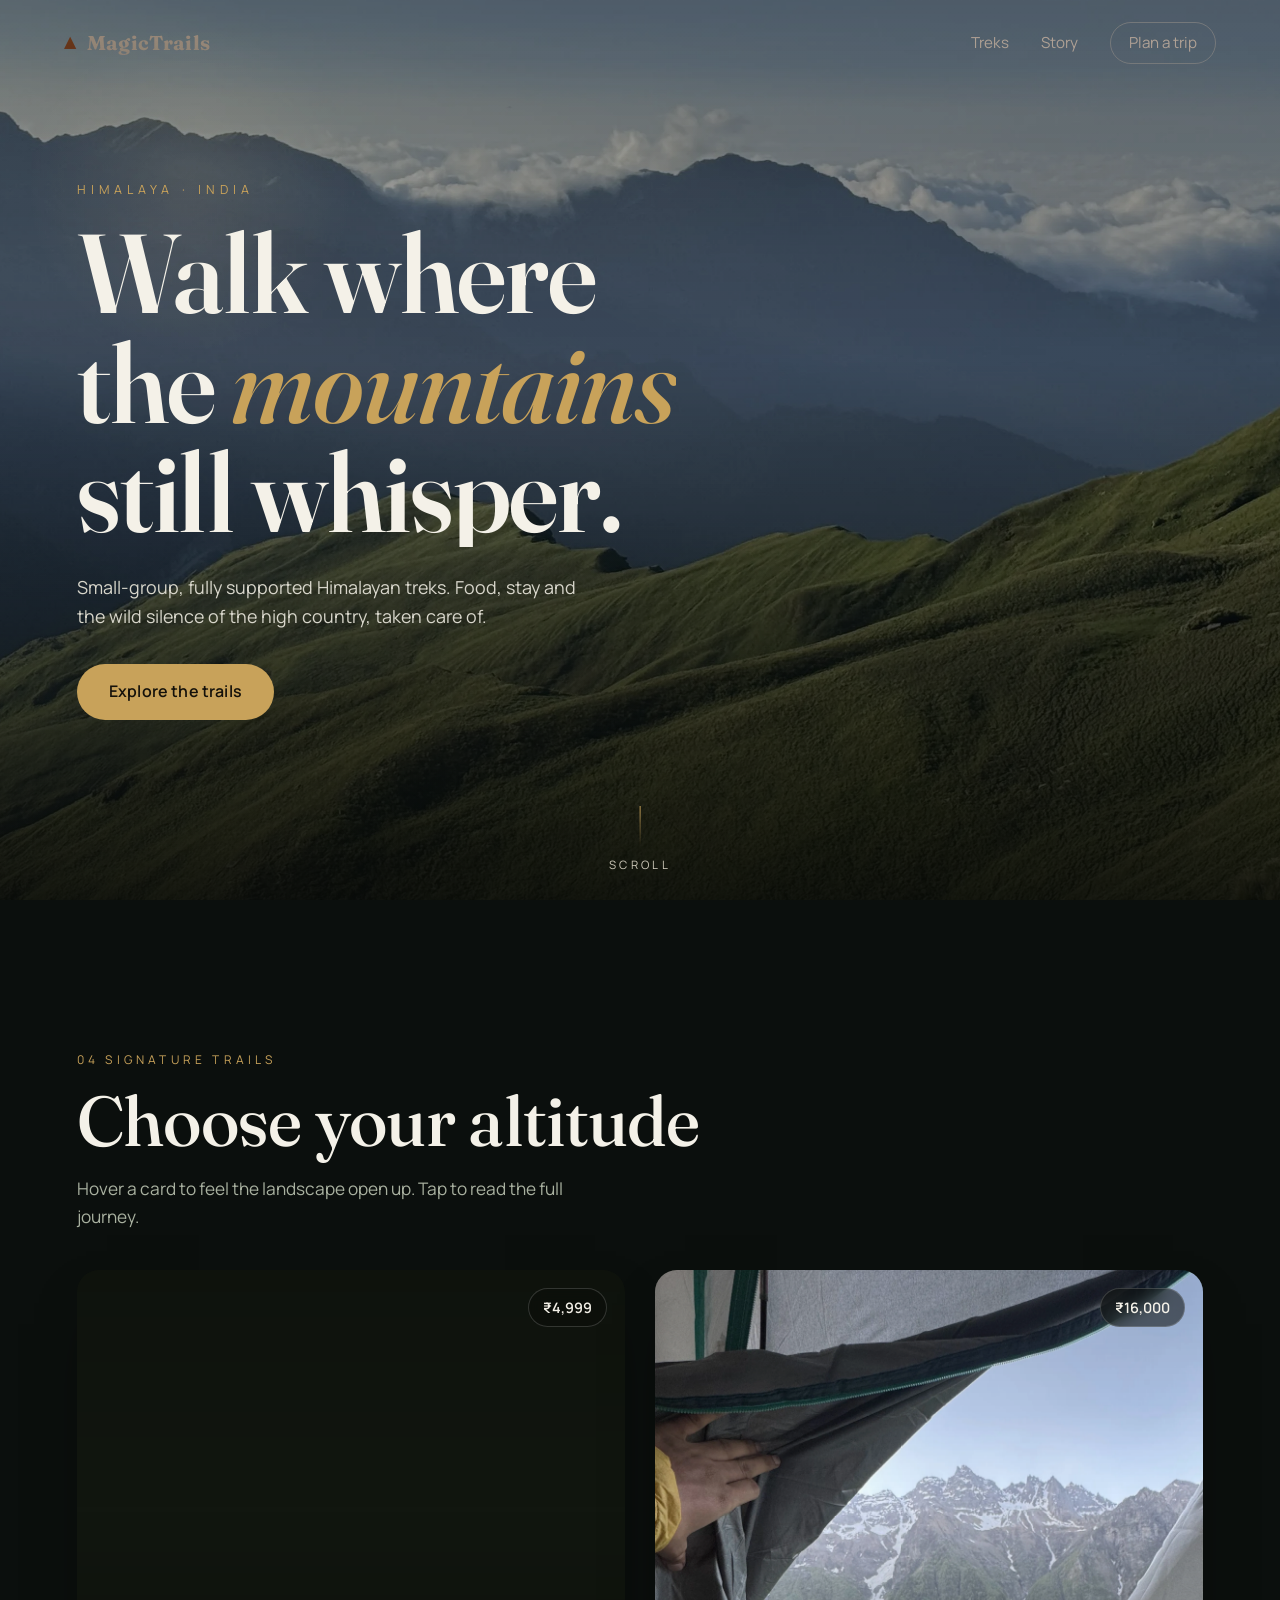
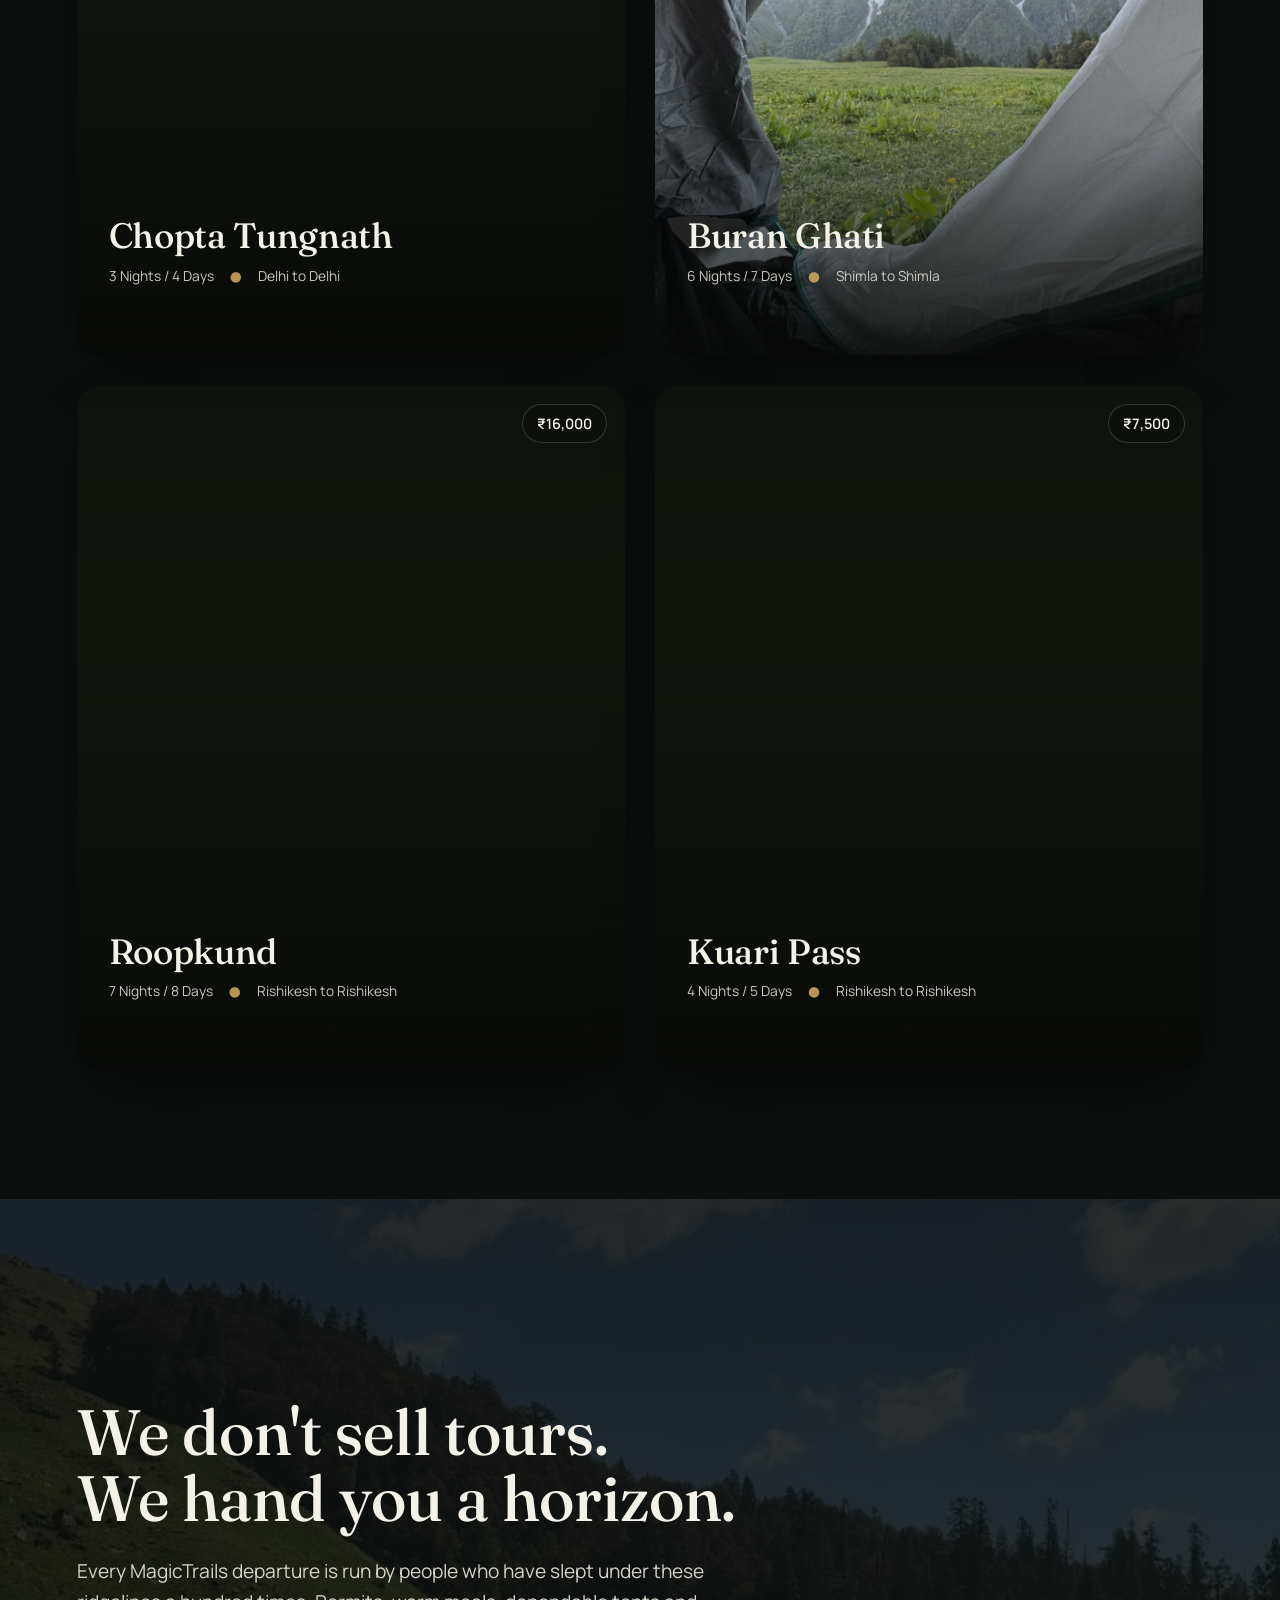
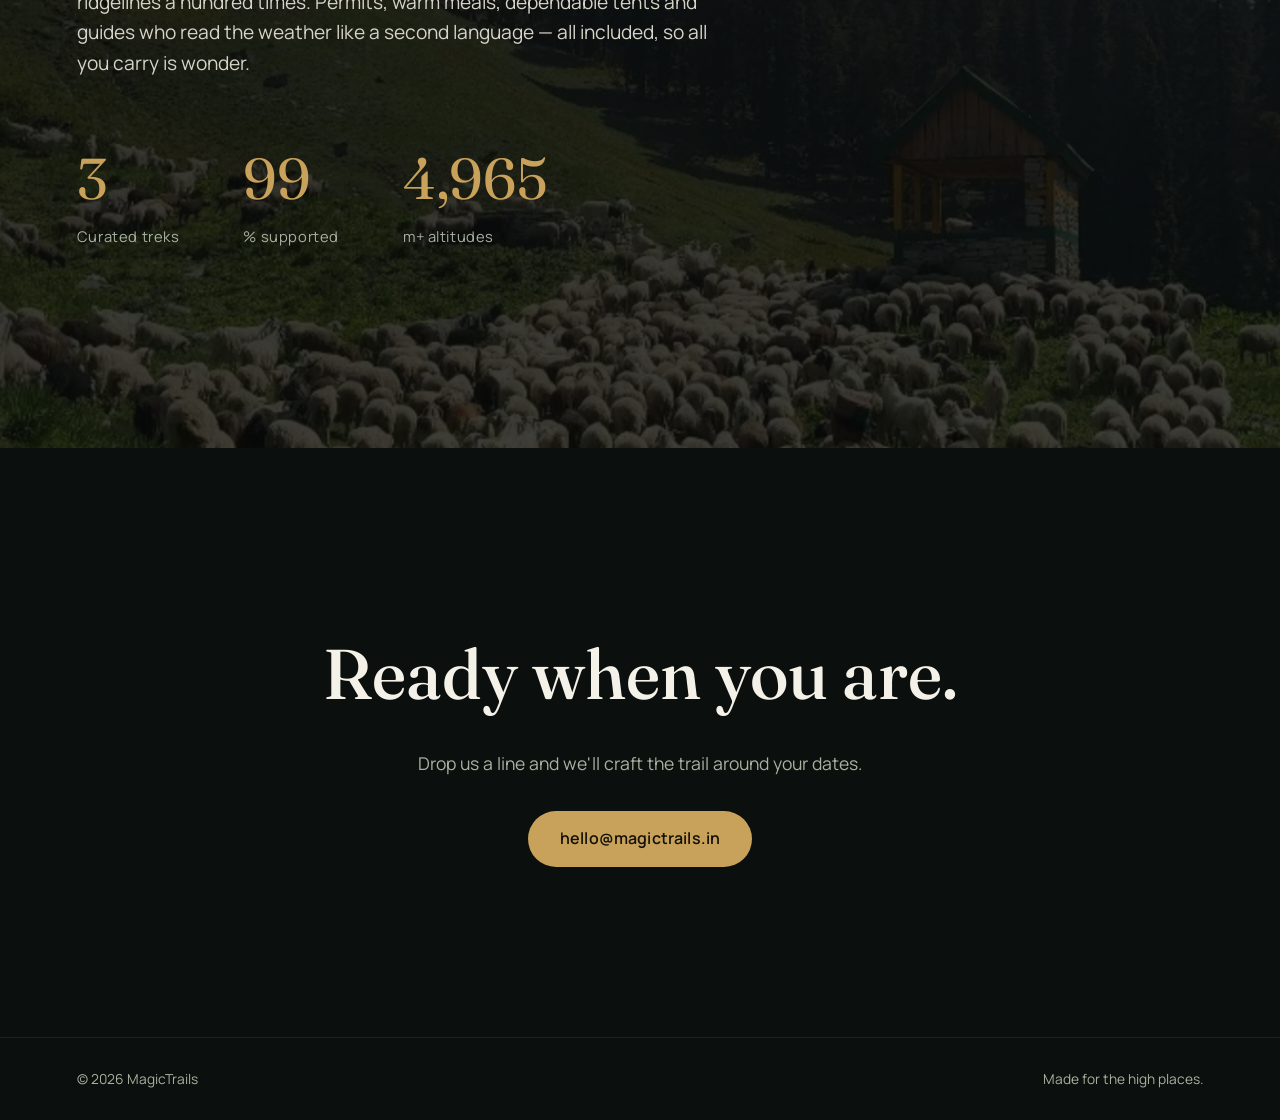
==== index.html @ 7750aed3 "Add MagicTrails travel agency website" ====
<!DOCTYPE html>
<html lang="en">
<head>
  <meta charset="UTF-8" />
  <meta name="viewport" content="width=device-width, initial-scale=1.0" />
  <meta name="description" content="MagicTrails - Curated Himalayan trekking experiences. Chopta Tungnath, Buran Ghati, Roopkund and Kuari Pass." />
  <title>MagicTrails — Himalayan Treks</title>
  <link rel="preconnect" href="https://fonts.googleapis.com" />
  <link rel="preconnect" href="https://fonts.gstatic.com" crossorigin />
  <link href="https://fonts.googleapis.com/css2?family=Fraunces:opsz,wght@9..144,300..900&family=Manrope:wght@300;400;500;600;700&display=swap" rel="stylesheet" />
  <link rel="stylesheet" href="styles.css" />
</head>
<body>
  <div class="cursor-glow" aria-hidden="true"></div>
  <div class="scroll-progress" aria-hidden="true"></div>

  <header class="site-header">
    <a href="index.html" class="brand">
      <span class="brand-mark">▲</span>
      <span class="brand-name">MagicTrails</span>
    </a>
    <nav class="site-nav">
      <a href="#treks">Treks</a>
      <a href="#about">Story</a>
      <a href="#contact" class="nav-cta magnetic">Plan a trip</a>
    </nav>
  </header>

  <!-- HERO -->
  <section class="hero">
    <div class="hero-bg parallax" data-speed="0.25" style="background-image:url('Roopkund%20trek/back.webp')"></div>
    <div class="hero-veil"></div>
    <div class="hero-content">
      <p class="hero-kicker reveal">Himalaya · India</p>
      <h1 class="hero-title kinetic">
        <span class="line"><span>Walk</span> <span>where</span></span>
        <span class="line"><span>the</span> <em>mountains</em></span>
        <span class="line"><span>still</span> <span>whisper.</span></span>
      </h1>
      <p class="hero-sub reveal">Small-group, fully supported Himalayan treks. Food, stay and the wild silence of the high country, taken care of.</p>
      <a href="#treks" class="btn-primary magnetic reveal">Explore the trails</a>
    </div>
    <div class="scroll-hint" aria-hidden="true"><span></span>scroll</div>
  </section>

  <!-- TREKS -->
  <section id="treks" class="treks">
    <div class="section-head">
      <p class="eyebrow reveal">04 Signature trails</p>
      <h2 class="section-title reveal">Choose your altitude</h2>
      <p class="section-lead reveal">Hover a card to feel the landscape open up. Tap to read the full journey.</p>
    </div>

    <div class="trek-grid" id="trek-grid"></div>
  </section>

  <!-- ABOUT / PARALLAX BREAK -->
  <section id="about" class="story">
    <div class="story-bg parallax" data-speed="0.18" style="background-image:url('Buran%20ghati/back.webp')"></div>
    <div class="story-veil"></div>
    <div class="story-content">
      <h2 class="reveal">We don't sell tours.<br/>We hand you a horizon.</h2>
      <p class="reveal">Every MagicTrails departure is run by people who have slept under these ridgelines a hundred times. Permits, warm meals, dependable tents and guides who read the weather like a second language — all included, so all you carry is wonder.</p>
      <div class="story-stats">
        <div class="stat reveal"><span class="num" data-count="4">0</span><span class="lbl">Curated treks</span></div>
        <div class="stat reveal"><span class="num" data-count="100">0</span><span class="lbl">% supported</span></div>
        <div class="stat reveal"><span class="num" data-count="5000">0</span><span class="lbl">m+ altitudes</span></div>
      </div>
    </div>
  </section>

  <!-- CONTACT -->
  <section id="contact" class="contact">
    <h2 class="reveal">Ready when you are.</h2>
    <p class="reveal">Drop us a line and we'll craft the trail around your dates.</p>
    <a href="mailto:hello@magictrails.in" class="btn-primary magnetic reveal">hello@magictrails.in</a>
  </section>

  <footer class="site-footer">
    <span>© 2026 MagicTrails</span>
    <span>Made for the high places.</span>
  </footer>

  <script src="data.js"></script>
  <script src="main.js" defer></script>
</body>
</html>
---- styles.css ----
:root{
  --bg:#0b0f0d;
  --bg-soft:#11160f;
  --ink:#f4f1 e8;
  --ink:#f4f1e8;
  --muted:#a9b1a0;
  --accent:#c8a25a;
  --accent-2:#7fa86b;
  --card-radius:22px;
  --ease:cubic-bezier(.16,1,.3,1);
}
*{box-sizing:border-box;margin:0;padding:0}
html{scroll-behavior:smooth}
body{
  font-family:'Manrope',system-ui,sans-serif;
  background:var(--bg);
  color:var(--ink);
  line-height:1.6;
  overflow-x:hidden;
  -webkit-font-smoothing:antialiased;
}
img{display:block;max-width:100%}
a{color:inherit;text-decoration:none}
h1,h2,h3,em{font-family:'Fraunces',Georgia,serif;font-weight:500}
em{font-style:italic;color:var(--accent)}

/* ---- cursor + progress ---- */
.cursor-glow{position:fixed;top:0;left:0;width:380px;height:380px;border-radius:50%;pointer-events:none;z-index:1;transform:translate(-50%,-50%);background:radial-gradient(circle,rgba(200,162,90,.14),transparent 60%);mix-blend-mode:screen;transition:opacity .4s;will-change:transform}
.scroll-progress{position:fixed;top:0;left:0;height:3px;width:0;background:linear-gradient(90deg,var(--accent),var(--accent-2));z-index:100}
@media(hover:none){.cursor-glow{display:none}}

/* ---- header ---- */
.site-header{position:fixed;inset:0 0 auto 0;display:flex;align-items:center;justify-content:space-between;padding:22px clamp(20px,5vw,64px);z-index:50;mix-blend-mode:difference}
.brand{display:flex;align-items:center;gap:10px;font-weight:700;letter-spacing:.02em}
.brand-mark{color:var(--accent);transform:translateY(-1px)}
.brand-name{font-family:'Fraunces',serif;font-size:1.25rem}
.site-nav{display:flex;align-items:center;gap:clamp(14px,2.5vw,34px);font-size:.95rem}
.site-nav a{position:relative;color:#fff}
.site-nav a:not(.nav-cta)::after{content:'';position:absolute;left:0;bottom:-4px;height:1px;width:0;background:currentColor;transition:width .4s var(--ease)}
.site-nav a:not(.nav-cta):hover::after{width:100%}
.nav-cta{border:1px solid rgba(255,255,255,.4);padding:8px 18px;border-radius:40px;transition:background .4s,color .4s}
.nav-cta:hover{background:#fff;color:#000}

/* ---- hero ---- */
.hero{position:relative;height:100svh;min-height:620px;display:flex;align-items:center;overflow:hidden}
.hero-bg{position:absolute;inset:-12% 0;background-size:cover;background-position:center;will-change:transform;transform:scale(1.08)}
.hero-veil{position:absolute;inset:0;background:linear-gradient(180deg,rgba(8,10,8,.5),rgba(8,10,8,.35) 40%,rgba(8,10,8,.9))}
.hero-content{position:relative;z-index:2;padding:0 clamp(20px,6vw,90px);max-width:1100px}
.hero-kicker{letter-spacing:.4em;text-transform:uppercase;font-size:.78rem;color:var(--accent);margin-bottom:18px}
.hero-title{font-size:clamp(2.7rem,9vw,7rem);line-height:.98;font-weight:600;letter-spacing:-.01em}
.hero-title .line{display:block;overflow:hidden}
.hero-title .line>span,.hero-title .line>em{display:inline-block;transform:translateY(110%);transition:transform 1s var(--ease)}
.hero-title.in .line>span,.hero-title.in .line>em{transform:translateY(0)}
.hero-title .line:nth-child(2)>*{transition-delay:.08s}
.hero-title .line:nth-child(3)>*{transition-delay:.16s}
.hero-sub{max-width:520px;margin:26px 0 34px;color:#d8d6cb;font-size:clamp(1rem,1.4vw,1.18rem)}
.scroll-hint{position:absolute;bottom:26px;left:50%;transform:translateX(-50%);font-size:.72rem;letter-spacing:.3em;text-transform:uppercase;color:#cfcabb;display:flex;flex-direction:column;align-items:center;gap:10px;z-index:2}
.scroll-hint span{width:1px;height:40px;background:linear-gradient(var(--accent),transparent);animation:drip 1.8s var(--ease) infinite}
@keyframes drip{0%{transform:scaleY(0);transform-origin:top}45%{transform:scaleY(1);transform-origin:top}55%{transform:scaleY(1);transform-origin:bottom}100%{transform:scaleY(0);transform-origin:bottom}}

/* ---- buttons ---- */
.btn-primary{display:inline-block;background:var(--accent);color:#14110a;font-weight:600;padding:15px 32px;border-radius:46px;letter-spacing:.01em;transition:transform .5s var(--ease),box-shadow .5s var(--ease),background .4s;will-change:transform}
.btn-primary:hover{background:#e0b66a;box-shadow:0 18px 40px -16px rgba(200,162,90,.7)}
.magnetic{will-change:transform}

/* ---- generic sections ---- */
.section-head{padding:clamp(80px,12vw,150px) clamp(20px,6vw,90px) 40px;max-width:900px}
.eyebrow{letter-spacing:.35em;text-transform:uppercase;font-size:.75rem;color:var(--accent);margin-bottom:16px}
.section-title{font-size:clamp(2.2rem,6vw,4.4rem);line-height:1.02;letter-spacing:-.01em}
.section-lead{margin-top:18px;color:var(--muted);max-width:540px;font-size:1.08rem}

/* ---- trek grid ---- */
.trek-grid{display:grid;grid-template-columns:repeat(2,1fr);gap:clamp(16px,2.4vw,30px);padding:0 clamp(20px,6vw,90px) clamp(80px,10vw,140px)}
@media(max-width:760px){.trek-grid{grid-template-columns:1fr}}
.trek-card{position:relative;display:block;border-radius:var(--card-radius);overflow:hidden;aspect-ratio:4/5;background:var(--bg-soft);transform:translateZ(0);box-shadow:0 24px 60px -30px rgba(0,0,0,.8)}
.trek-card .imgwrap{position:absolute;inset:0}
.trek-card img{position:absolute;inset:0;width:100%;height:100%;object-fit:cover;will-change:transform,opacity}
.trek-card .img-title{z-index:2;opacity:1;transform:scale(1);transition:opacity .8s var(--ease),transform .9s var(--ease)}
.trek-card .img-back{z-index:1;opacity:0;transform:scale(1.12);transition:opacity .9s var(--ease),transform 1.1s var(--ease)}
.trek-card:hover .img-title,.trek-card:focus-visible .img-title{opacity:0;transform:scale(1.18)}
.trek-card:hover .img-back,.trek-card:focus-visible .img-back{opacity:1;transform:scale(1)}
.trek-card .grad{position:absolute;inset:0;z-index:3;background:linear-gradient(180deg,rgba(0,0,0,.15),transparent 35%,rgba(0,0,0,.15) 55%,rgba(8,10,8,.92));transition:background .6s}
.trek-card .meta{position:absolute;left:0;right:0;bottom:0;z-index:4;padding:clamp(20px,3vw,32px)}
.trek-card .name{font-family:'Fraunces',serif;font-size:clamp(1.5rem,3vw,2.2rem);line-height:1.04;letter-spacing:-.01em}
.trek-card .sub{display:flex;flex-wrap:wrap;gap:8px 16px;margin-top:10px;font-size:.86rem;color:#dcd9cd;opacity:.92}
.trek-card .sub .dot{color:var(--accent)}
.trek-card .price{position:absolute;top:18px;right:18px;z-index:4;background:rgba(12,14,10,.55);backdrop-filter:blur(8px);border:1px solid rgba(255,255,255,.16);padding:7px 14px;border-radius:30px;font-weight:600;font-size:.9rem}
.trek-card .open-hint{margin-top:14px;display:inline-flex;align-items:center;gap:8px;font-size:.8rem;letter-spacing:.18em;text-transform:uppercase;color:var(--accent);opacity:0;transform:translateY(8px);transition:opacity .5s var(--ease),transform .5s var(--ease)}
.trek-card:hover .open-hint,.trek-card:focus-visible .open-hint{opacity:1;transform:translateY(0)}

/* ---- story parallax ---- */
.story{position:relative;padding:clamp(110px,16vw,200px) clamp(20px,6vw,90px);overflow:hidden}
.story-bg{position:absolute;inset:-15% 0;background-size:cover;background-position:center;will-change:transform}
.story-veil{position:absolute;inset:0;background:linear-gradient(180deg,rgba(8,10,8,.86),rgba(8,10,8,.78))}
.story-content{position:relative;z-index:2;max-width:820px}
.story-content h2{font-size:clamp(2rem,5.5vw,4rem);line-height:1.04}
.story-content p{margin-top:24px;color:#d6d3c8;font-size:clamp(1rem,1.5vw,1.2rem);max-width:640px}
.story-stats{display:flex;flex-wrap:wrap;gap:clamp(24px,5vw,64px);margin-top:54px}
.stat{display:flex;flex-direction:column}
.stat .num{font-family:'Fraunces',serif;font-size:clamp(2.4rem,5vw,3.6rem);color:var(--accent)}
.stat .lbl{color:var(--muted);font-size:.92rem;letter-spacing:.04em}

/* ---- contact ---- */
.contact{text-align:center;padding:clamp(90px,14vw,170px) clamp(20px,6vw,90px)}
.contact h2{font-size:clamp(2.2rem,6vw,4.4rem)}
.contact p{color:var(--muted);margin:18px 0 34px;font-size:1.1rem}

.site-footer{display:flex;justify-content:space-between;flex-wrap:wrap;gap:12px;padding:30px clamp(20px,6vw,90px);border-top:1px solid rgba(255,255,255,.08);color:var(--muted);font-size:.86rem}

/* ---- reveal ---- */
.reveal{opacity:0;transform:translateY(28px);transition:opacity .9s var(--ease),transform .9s var(--ease)}
.reveal.in{opacity:1;transform:none}

@media(prefers-reduced-motion:reduce){*{animation:none!important;transition:none!important}.reveal{opacity:1;transform:none}.hero-title .line>*{transform:none}}
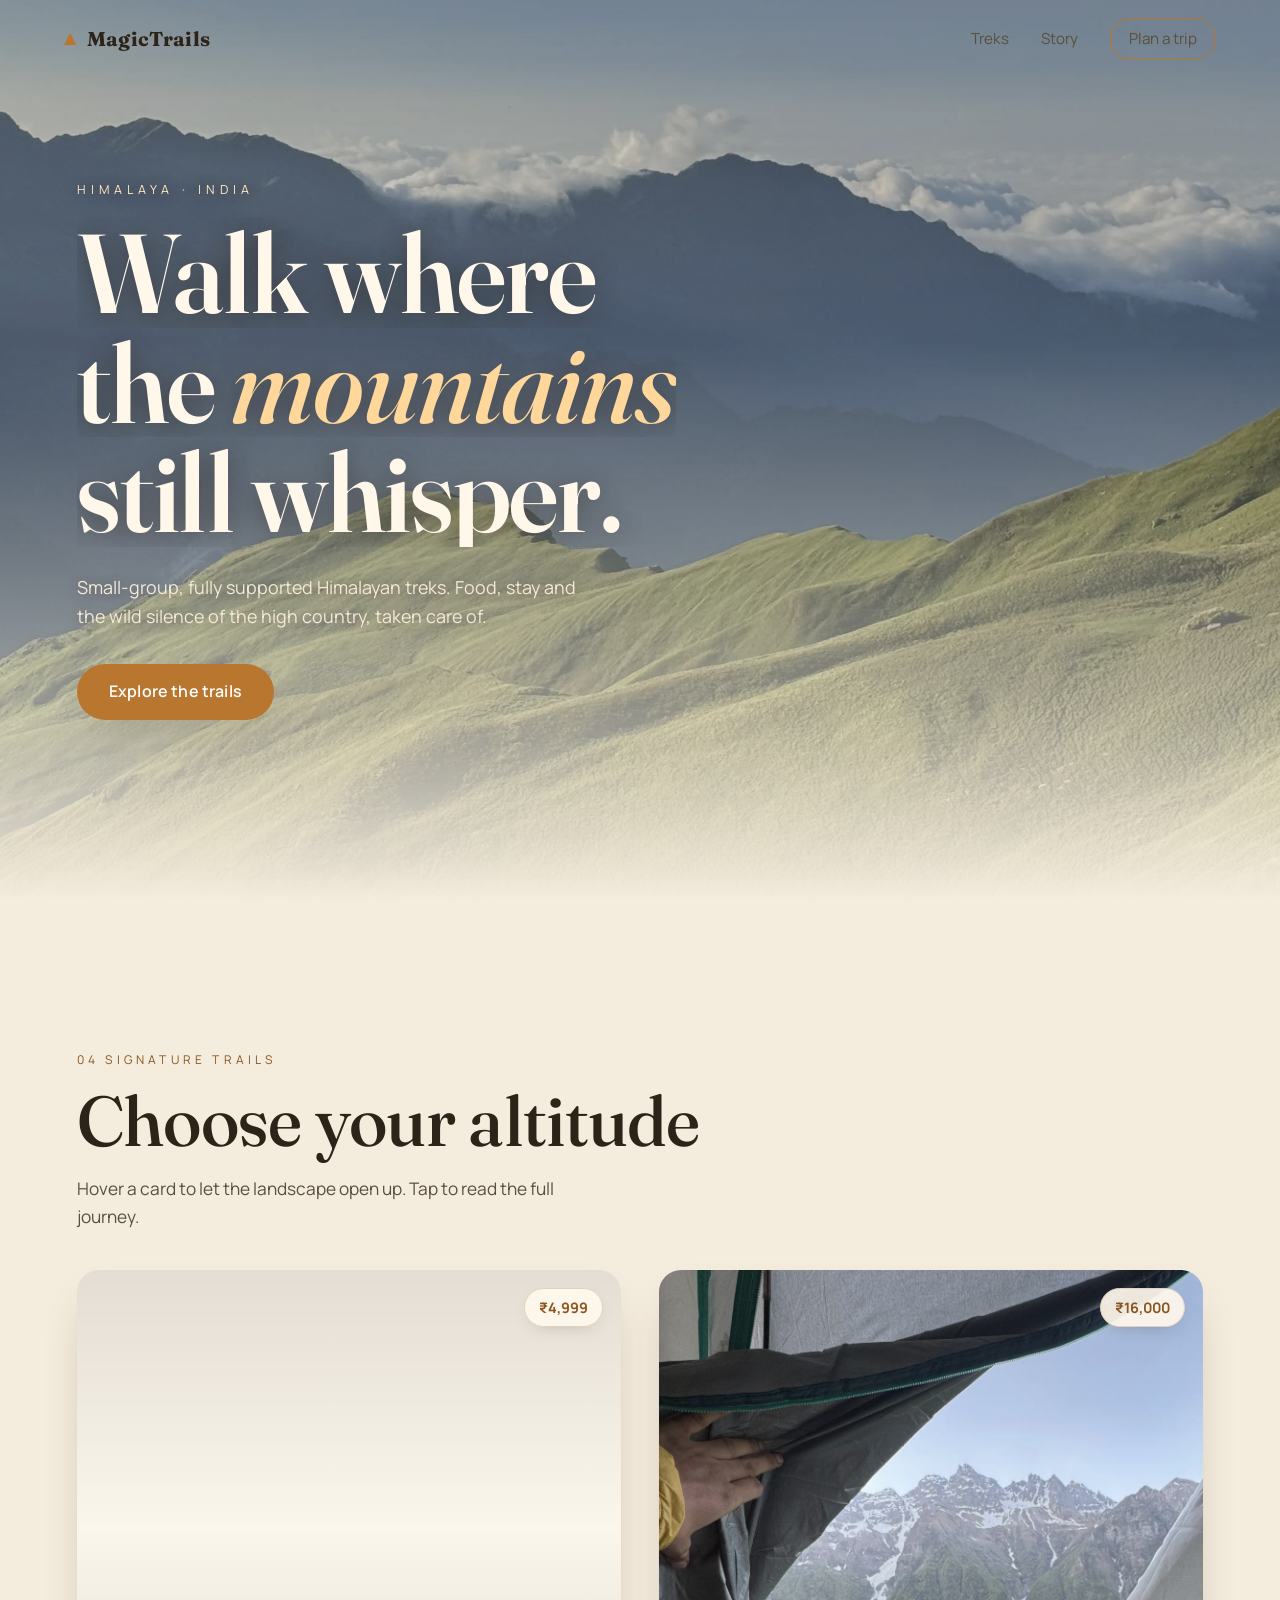
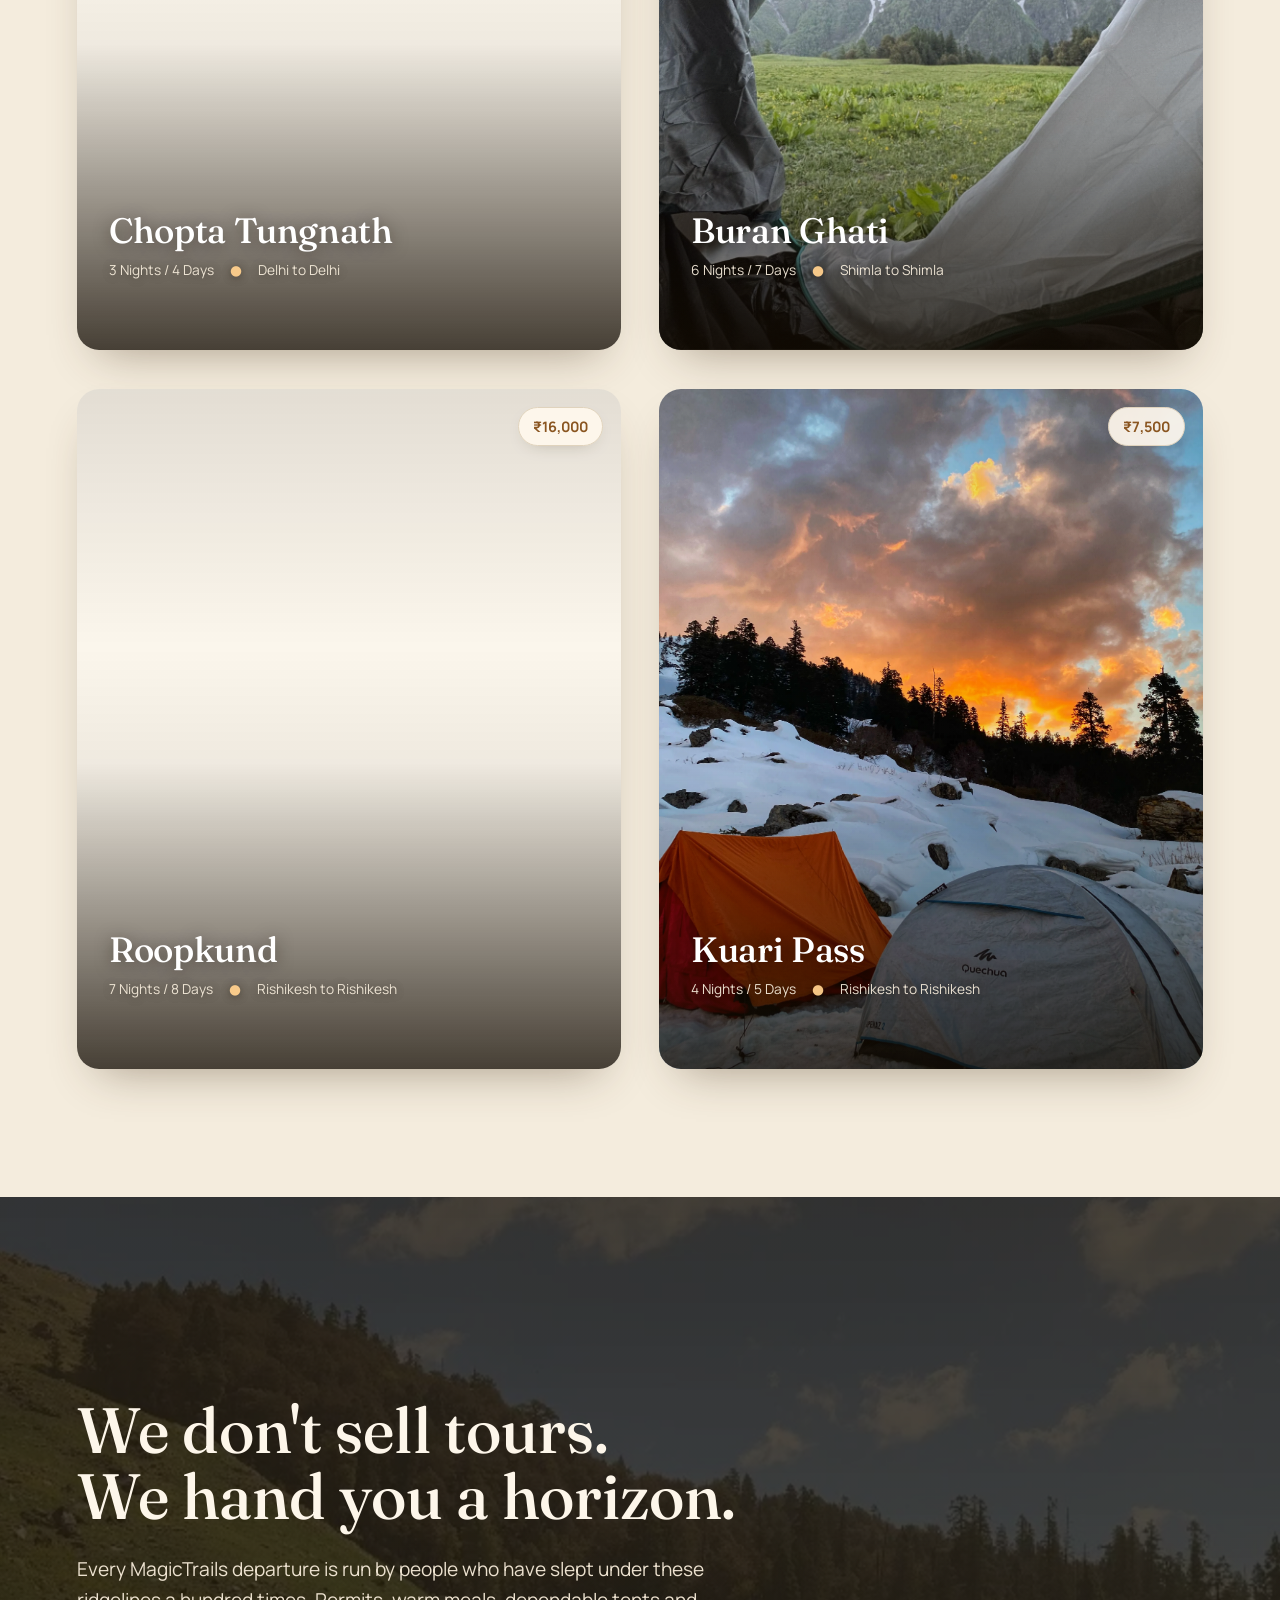
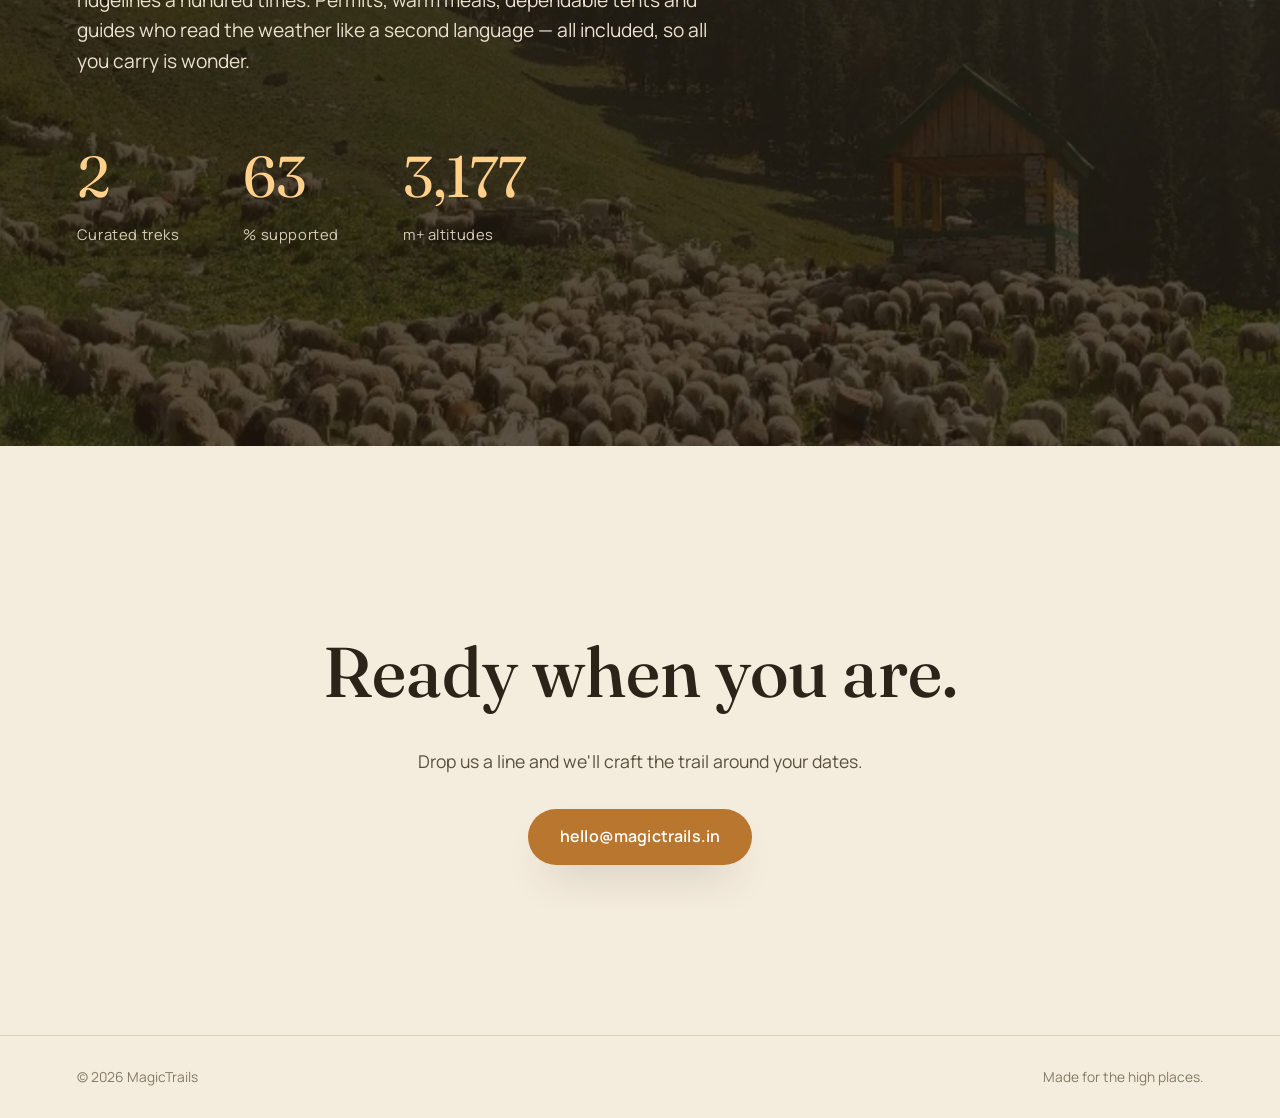
==== commit ca9ba095: "Beige theme, remove cursor glow & scroll hint, expand-on-hover trek cards" ====
--- a/index.html
+++ b/index.html
@@ -11,7 +11,6 @@
   <link rel="stylesheet" href="styles.css" />
 </head>
 <body>
-  <div class="cursor-glow" aria-hidden="true"></div>
   <div class="scroll-progress" aria-hidden="true"></div>
 
   <header class="site-header">
@@ -40,7 +39,6 @@
       <p class="hero-sub reveal">Small-group, fully supported Himalayan treks. Food, stay and the wild silence of the high country, taken care of.</p>
       <a href="#treks" class="btn-primary magnetic reveal">Explore the trails</a>
     </div>
-    <div class="scroll-hint" aria-hidden="true"><span></span>scroll</div>
   </section>
 
   <!-- TREKS -->
@@ -48,7 +46,7 @@
     <div class="section-head">
       <p class="eyebrow reveal">04 Signature trails</p>
       <h2 class="section-title reveal">Choose your altitude</h2>
-      <p class="section-lead reveal">Hover a card to feel the landscape open up. Tap to read the full journey.</p>
+      <p class="section-lead reveal">Hover a card to let the landscape open up. Tap to read the full journey.</p>
     </div>
 
     <div class="trek-grid" id="trek-grid"></div>
--- a/styles.css
+++ b/styles.css
@@ -1,13 +1,20 @@
 :root{
-  --bg:#0b0f0d;
-  --bg-soft:#11160f;
-  --ink:#f4f1 e8;
-  --ink:#f4f1e8;
-  --muted:#a9b1a0;
-  --accent:#c8a25a;
-  --accent-2:#7fa86b;
+  /* Beige / warm earth theme */
+  --bg:#f4ecdd;            /* page beige */
+  --bg-2:#efe4d1;          /* slightly deeper beige */
+  --surface:#fbf6ec;       /* raised card / panel */
+  --ink:#2c2419;           /* primary warm-brown text */
+  --ink-soft:#5a4f3e;      /* secondary text */
+  --muted:#857a66;         /* muted captions */
+  --line:#e0d3bd;          /* hairline borders */
+  --accent:#b9762f;        /* terracotta accent */
+  --accent-deep:#8a5520;   /* darker accent for text */
+  --forest:#4f6044;        /* deep green for depth */
   --card-radius:22px;
   --ease:cubic-bezier(.16,1,.3,1);
+  --shadow-sm:0 6px 18px -10px rgba(70,52,28,.35);
+  --shadow-md:0 22px 44px -22px rgba(70,52,28,.45);
+  --shadow-lg:0 40px 80px -34px rgba(70,52,28,.55);
 }
 *{box-sizing:border-box;margin:0;padding:0}
 html{scroll-behavior:smooth}
@@ -18,94 +25,105 @@
   line-height:1.6;
   overflow-x:hidden;
   -webkit-font-smoothing:antialiased;
+  /* subtle warm depth gradient on the page */
+  background-image:radial-gradient(120% 80% at 50% -10%, #fbf4e7 0%, var(--bg) 45%, var(--bg-2) 100%);
+  background-attachment:fixed;
 }
 img{display:block;max-width:100%}
 a{color:inherit;text-decoration:none}
 h1,h2,h3,em{font-family:'Fraunces',Georgia,serif;font-weight:500}
-em{font-style:italic;color:var(--accent)}
+em{font-style:italic;color:var(--accent-deep)}
 
-/* ---- cursor + progress ---- */
-.cursor-glow{position:fixed;top:0;left:0;width:380px;height:380px;border-radius:50%;pointer-events:none;z-index:1;transform:translate(-50%,-50%);background:radial-gradient(circle,rgba(200,162,90,.14),transparent 60%);mix-blend-mode:screen;transition:opacity .4s;will-change:transform}
-.scroll-progress{position:fixed;top:0;left:0;height:3px;width:0;background:linear-gradient(90deg,var(--accent),var(--accent-2));z-index:100}
-@media(hover:none){.cursor-glow{display:none}}
+/* ---- scroll progress ---- */
+.scroll-progress{position:fixed;top:0;left:0;height:3px;width:0;background:linear-gradient(90deg,var(--accent),var(--forest));z-index:100}
 
 /* ---- header ---- */
-.site-header{position:fixed;inset:0 0 auto 0;display:flex;align-items:center;justify-content:space-between;padding:22px clamp(20px,5vw,64px);z-index:50;mix-blend-mode:difference}
-.brand{display:flex;align-items:center;gap:10px;font-weight:700;letter-spacing:.02em}
+.site-header{position:fixed;inset:0 0 auto 0;display:flex;align-items:center;justify-content:space-between;padding:18px clamp(20px,5vw,64px);z-index:50;transition:background .4s var(--ease),box-shadow .4s var(--ease),padding .4s var(--ease)}
+.site-header.scrolled{background:rgba(251,246,236,.82);backdrop-filter:blur(12px);box-shadow:var(--shadow-sm);padding:12px clamp(20px,5vw,64px)}
+.brand{display:flex;align-items:center;gap:10px;font-weight:700;letter-spacing:.02em;color:var(--ink)}
 .brand-mark{color:var(--accent);transform:translateY(-1px)}
 .brand-name{font-family:'Fraunces',serif;font-size:1.25rem}
 .site-nav{display:flex;align-items:center;gap:clamp(14px,2.5vw,34px);font-size:.95rem}
-.site-nav a{position:relative;color:#fff}
-.site-nav a:not(.nav-cta)::after{content:'';position:absolute;left:0;bottom:-4px;height:1px;width:0;background:currentColor;transition:width .4s var(--ease)}
+.site-nav a{position:relative;color:var(--ink-soft)}
+.site-nav a:not(.nav-cta):hover{color:var(--ink)}
+.site-nav a:not(.nav-cta)::after{content:'';position:absolute;left:0;bottom:-4px;height:1px;width:0;background:var(--accent);transition:width .4s var(--ease)}
 .site-nav a:not(.nav-cta):hover::after{width:100%}
-.nav-cta{border:1px solid rgba(255,255,255,.4);padding:8px 18px;border-radius:40px;transition:background .4s,color .4s}
-.nav-cta:hover{background:#fff;color:#000}
+.nav-cta{border:1px solid var(--accent);color:var(--accent-deep);padding:8px 18px;border-radius:40px;transition:background .4s,color .4s}
+.nav-cta:hover{background:var(--accent);color:#fff}
 
 /* ---- hero ---- */
 .hero{position:relative;height:100svh;min-height:620px;display:flex;align-items:center;overflow:hidden}
 .hero-bg{position:absolute;inset:-12% 0;background-size:cover;background-position:center;will-change:transform;transform:scale(1.08)}
-.hero-veil{position:absolute;inset:0;background:linear-gradient(180deg,rgba(8,10,8,.5),rgba(8,10,8,.35) 40%,rgba(8,10,8,.9))}
+/* warm beige veil so text reads + ties into theme */
+.hero-veil{position:absolute;inset:0;background:linear-gradient(180deg,rgba(40,30,16,.30),rgba(40,30,16,.20) 38%,rgba(244,236,221,.55) 78%,var(--bg) 100%)}
 .hero-content{position:relative;z-index:2;padding:0 clamp(20px,6vw,90px);max-width:1100px}
-.hero-kicker{letter-spacing:.4em;text-transform:uppercase;font-size:.78rem;color:var(--accent);margin-bottom:18px}
-.hero-title{font-size:clamp(2.7rem,9vw,7rem);line-height:.98;font-weight:600;letter-spacing:-.01em}
+.hero-kicker{letter-spacing:.4em;text-transform:uppercase;font-size:.78rem;color:#ffe7c4;margin-bottom:18px;text-shadow:0 1px 12px rgba(40,28,12,.5)}
+.hero-title{font-size:clamp(2.7rem,9vw,7rem);line-height:.98;font-weight:600;letter-spacing:-.01em;color:#fff7ea;text-shadow:0 4px 26px rgba(35,24,10,.45)}
+.hero-title em{color:#ffd79a}
 .hero-title .line{display:block;overflow:hidden}
 .hero-title .line>span,.hero-title .line>em{display:inline-block;transform:translateY(110%);transition:transform 1s var(--ease)}
 .hero-title.in .line>span,.hero-title.in .line>em{transform:translateY(0)}
 .hero-title .line:nth-child(2)>*{transition-delay:.08s}
 .hero-title .line:nth-child(3)>*{transition-delay:.16s}
-.hero-sub{max-width:520px;margin:26px 0 34px;color:#d8d6cb;font-size:clamp(1rem,1.4vw,1.18rem)}
-.scroll-hint{position:absolute;bottom:26px;left:50%;transform:translateX(-50%);font-size:.72rem;letter-spacing:.3em;text-transform:uppercase;color:#cfcabb;display:flex;flex-direction:column;align-items:center;gap:10px;z-index:2}
-.scroll-hint span{width:1px;height:40px;background:linear-gradient(var(--accent),transparent);animation:drip 1.8s var(--ease) infinite}
-@keyframes drip{0%{transform:scaleY(0);transform-origin:top}45%{transform:scaleY(1);transform-origin:top}55%{transform:scaleY(1);transform-origin:bottom}100%{transform:scaleY(0);transform-origin:bottom}}
+.hero-sub{max-width:520px;margin:26px 0 34px;color:#f4ead7;font-size:clamp(1rem,1.4vw,1.18rem);text-shadow:0 2px 14px rgba(35,24,10,.4)}
 
 /* ---- buttons ---- */
-.btn-primary{display:inline-block;background:var(--accent);color:#14110a;font-weight:600;padding:15px 32px;border-radius:46px;letter-spacing:.01em;transition:transform .5s var(--ease),box-shadow .5s var(--ease),background .4s;will-change:transform}
-.btn-primary:hover{background:#e0b66a;box-shadow:0 18px 40px -16px rgba(200,162,90,.7)}
+.btn-primary{display:inline-block;background:var(--accent);color:#fff;font-weight:600;padding:15px 32px;border-radius:46px;letter-spacing:.01em;box-shadow:var(--shadow-md);transition:transform .5s var(--ease),box-shadow .5s var(--ease),background .4s;will-change:transform}
+.btn-primary:hover{background:var(--accent-deep);box-shadow:0 24px 50px -18px rgba(138,85,32,.6)}
 .magnetic{will-change:transform}
 
 /* ---- generic sections ---- */
 .section-head{padding:clamp(80px,12vw,150px) clamp(20px,6vw,90px) 40px;max-width:900px}
-.eyebrow{letter-spacing:.35em;text-transform:uppercase;font-size:.75rem;color:var(--accent);margin-bottom:16px}
-.section-title{font-size:clamp(2.2rem,6vw,4.4rem);line-height:1.02;letter-spacing:-.01em}
-.section-lead{margin-top:18px;color:var(--muted);max-width:540px;font-size:1.08rem}
+.eyebrow{letter-spacing:.35em;text-transform:uppercase;font-size:.75rem;color:var(--accent-deep);margin-bottom:16px}
+.section-title{font-size:clamp(2.2rem,6vw,4.4rem);line-height:1.02;letter-spacing:-.01em;color:var(--ink)}
+.section-lead{margin-top:18px;color:var(--ink-soft);max-width:540px;font-size:1.08rem}
 
 /* ---- trek grid ---- */
-.trek-grid{display:grid;grid-template-columns:repeat(2,1fr);gap:clamp(16px,2.4vw,30px);padding:0 clamp(20px,6vw,90px) clamp(80px,10vw,140px)}
+.trek-grid{display:grid;grid-template-columns:repeat(2,1fr);gap:clamp(20px,3vw,40px);padding:0 clamp(20px,6vw,90px) clamp(80px,10vw,140px);align-items:start}
 @media(max-width:760px){.trek-grid{grid-template-columns:1fr}}
-.trek-card{position:relative;display:block;border-radius:var(--card-radius);overflow:hidden;aspect-ratio:4/5;background:var(--bg-soft);transform:translateZ(0);box-shadow:0 24px 60px -30px rgba(0,0,0,.8)}
+
+/* Card: portrait by default, expands to a wider landscape frame on hover */
+.trek-card{position:relative;display:block;border-radius:var(--card-radius);overflow:hidden;aspect-ratio:4/5;background:var(--surface);box-shadow:var(--shadow-md);transform:translateZ(0);
+  transition:aspect-ratio .9s var(--ease),box-shadow .6s var(--ease),transform .6s var(--ease);will-change:aspect-ratio,transform}
+.trek-card:hover,.trek-card:focus-visible{aspect-ratio:16/10;box-shadow:var(--shadow-lg);transform:translateY(-4px)}
+@media(max-width:760px){.trek-card:hover,.trek-card:focus-visible{aspect-ratio:16/11}}
+
 .trek-card .imgwrap{position:absolute;inset:0}
-.trek-card img{position:absolute;inset:0;width:100%;height:100%;object-fit:cover;will-change:transform,opacity}
-.trek-card .img-title{z-index:2;opacity:1;transform:scale(1);transition:opacity .8s var(--ease),transform .9s var(--ease)}
-.trek-card .img-back{z-index:1;opacity:0;transform:scale(1.12);transition:opacity .9s var(--ease),transform 1.1s var(--ease)}
-.trek-card:hover .img-title,.trek-card:focus-visible .img-title{opacity:0;transform:scale(1.18)}
+.trek-card img{position:absolute;inset:0;width:100%;height:100%;will-change:transform,opacity}
+/* title: portrait image, fills the tall frame */
+.trek-card .img-title{z-index:2;object-fit:cover;opacity:1;transform:scale(1);transition:opacity .8s var(--ease),transform .9s var(--ease)}
+/* back: landscape image, set to CONTAIN so the whole frame fits inside the expanded card */
+.trek-card .img-back{z-index:1;object-fit:cover;opacity:0;transform:scale(1.06);transition:opacity .9s var(--ease),transform 1.1s var(--ease)}
+.trek-card:hover .img-title,.trek-card:focus-visible .img-title{opacity:0;transform:scale(1.12)}
 .trek-card:hover .img-back,.trek-card:focus-visible .img-back{opacity:1;transform:scale(1)}
-.trek-card .grad{position:absolute;inset:0;z-index:3;background:linear-gradient(180deg,rgba(0,0,0,.15),transparent 35%,rgba(0,0,0,.15) 55%,rgba(8,10,8,.92));transition:background .6s}
+
+.trek-card .grad{position:absolute;inset:0;z-index:3;background:linear-gradient(180deg,rgba(20,12,2,.10),transparent 38%,rgba(20,12,2,.05) 55%,rgba(20,12,2,.78));transition:background .6s}
 .trek-card .meta{position:absolute;left:0;right:0;bottom:0;z-index:4;padding:clamp(20px,3vw,32px)}
-.trek-card .name{font-family:'Fraunces',serif;font-size:clamp(1.5rem,3vw,2.2rem);line-height:1.04;letter-spacing:-.01em}
-.trek-card .sub{display:flex;flex-wrap:wrap;gap:8px 16px;margin-top:10px;font-size:.86rem;color:#dcd9cd;opacity:.92}
-.trek-card .sub .dot{color:var(--accent)}
-.trek-card .price{position:absolute;top:18px;right:18px;z-index:4;background:rgba(12,14,10,.55);backdrop-filter:blur(8px);border:1px solid rgba(255,255,255,.16);padding:7px 14px;border-radius:30px;font-weight:600;font-size:.9rem}
-.trek-card .open-hint{margin-top:14px;display:inline-flex;align-items:center;gap:8px;font-size:.8rem;letter-spacing:.18em;text-transform:uppercase;color:var(--accent);opacity:0;transform:translateY(8px);transition:opacity .5s var(--ease),transform .5s var(--ease)}
+.trek-card .name{font-family:'Fraunces',serif;color:#fff;font-size:clamp(1.5rem,3vw,2.2rem);line-height:1.04;letter-spacing:-.01em;text-shadow:0 2px 16px rgba(20,12,2,.5)}
+.trek-card .sub{display:flex;flex-wrap:wrap;gap:8px 16px;margin-top:10px;font-size:.86rem;color:#f3e9d8;opacity:.95;text-shadow:0 1px 10px rgba(20,12,2,.5)}
+.trek-card .sub .dot{color:#ffcf8c}
+.trek-card .price{position:absolute;top:18px;right:18px;z-index:4;background:rgba(255,248,237,.92);color:var(--accent-deep);border:1px solid var(--line);box-shadow:var(--shadow-sm);padding:7px 14px;border-radius:30px;font-weight:700;font-size:.9rem}
+.trek-card .open-hint{margin-top:14px;display:inline-flex;align-items:center;gap:8px;font-size:.8rem;letter-spacing:.18em;text-transform:uppercase;color:#ffd79a;opacity:0;transform:translateY(8px);transition:opacity .5s var(--ease),transform .5s var(--ease)}
 .trek-card:hover .open-hint,.trek-card:focus-visible .open-hint{opacity:1;transform:translateY(0)}
 
 /* ---- story parallax ---- */
 .story{position:relative;padding:clamp(110px,16vw,200px) clamp(20px,6vw,90px);overflow:hidden}
 .story-bg{position:absolute;inset:-15% 0;background-size:cover;background-position:center;will-change:transform}
-.story-veil{position:absolute;inset:0;background:linear-gradient(180deg,rgba(8,10,8,.86),rgba(8,10,8,.78))}
+.story-veil{position:absolute;inset:0;background:linear-gradient(180deg,rgba(34,25,12,.82),rgba(34,25,12,.74))}
 .story-content{position:relative;z-index:2;max-width:820px}
-.story-content h2{font-size:clamp(2rem,5.5vw,4rem);line-height:1.04}
-.story-content p{margin-top:24px;color:#d6d3c8;font-size:clamp(1rem,1.5vw,1.2rem);max-width:640px}
+.story-content h2{font-size:clamp(2rem,5.5vw,4rem);line-height:1.04;color:#fdf6ea}
+.story-content p{margin-top:24px;color:#ece1cf;font-size:clamp(1rem,1.5vw,1.2rem);max-width:640px}
 .story-stats{display:flex;flex-wrap:wrap;gap:clamp(24px,5vw,64px);margin-top:54px}
 .stat{display:flex;flex-direction:column}
-.stat .num{font-family:'Fraunces',serif;font-size:clamp(2.4rem,5vw,3.6rem);color:var(--accent)}
-.stat .lbl{color:var(--muted);font-size:.92rem;letter-spacing:.04em}
+.stat .num{font-family:'Fraunces',serif;font-size:clamp(2.4rem,5vw,3.6rem);color:#ffcf8c}
+.stat .lbl{color:#d9cdb8;font-size:.92rem;letter-spacing:.04em}
 
 /* ---- contact ---- */
 .contact{text-align:center;padding:clamp(90px,14vw,170px) clamp(20px,6vw,90px)}
-.contact h2{font-size:clamp(2.2rem,6vw,4.4rem)}
-.contact p{color:var(--muted);margin:18px 0 34px;font-size:1.1rem}
+.contact h2{font-size:clamp(2.2rem,6vw,4.4rem);color:var(--ink)}
+.contact p{color:var(--ink-soft);margin:18px 0 34px;font-size:1.1rem}
 
-.site-footer{display:flex;justify-content:space-between;flex-wrap:wrap;gap:12px;padding:30px clamp(20px,6vw,90px);border-top:1px solid rgba(255,255,255,.08);color:var(--muted);font-size:.86rem}
+.site-footer{display:flex;justify-content:space-between;flex-wrap:wrap;gap:12px;padding:30px clamp(20px,6vw,90px);border-top:1px solid var(--line);color:var(--muted);font-size:.86rem}
 
 /* ---- reveal ---- */
 .reveal{opacity:0;transform:translateY(28px);transition:opacity .9s var(--ease),transform .9s var(--ease)}
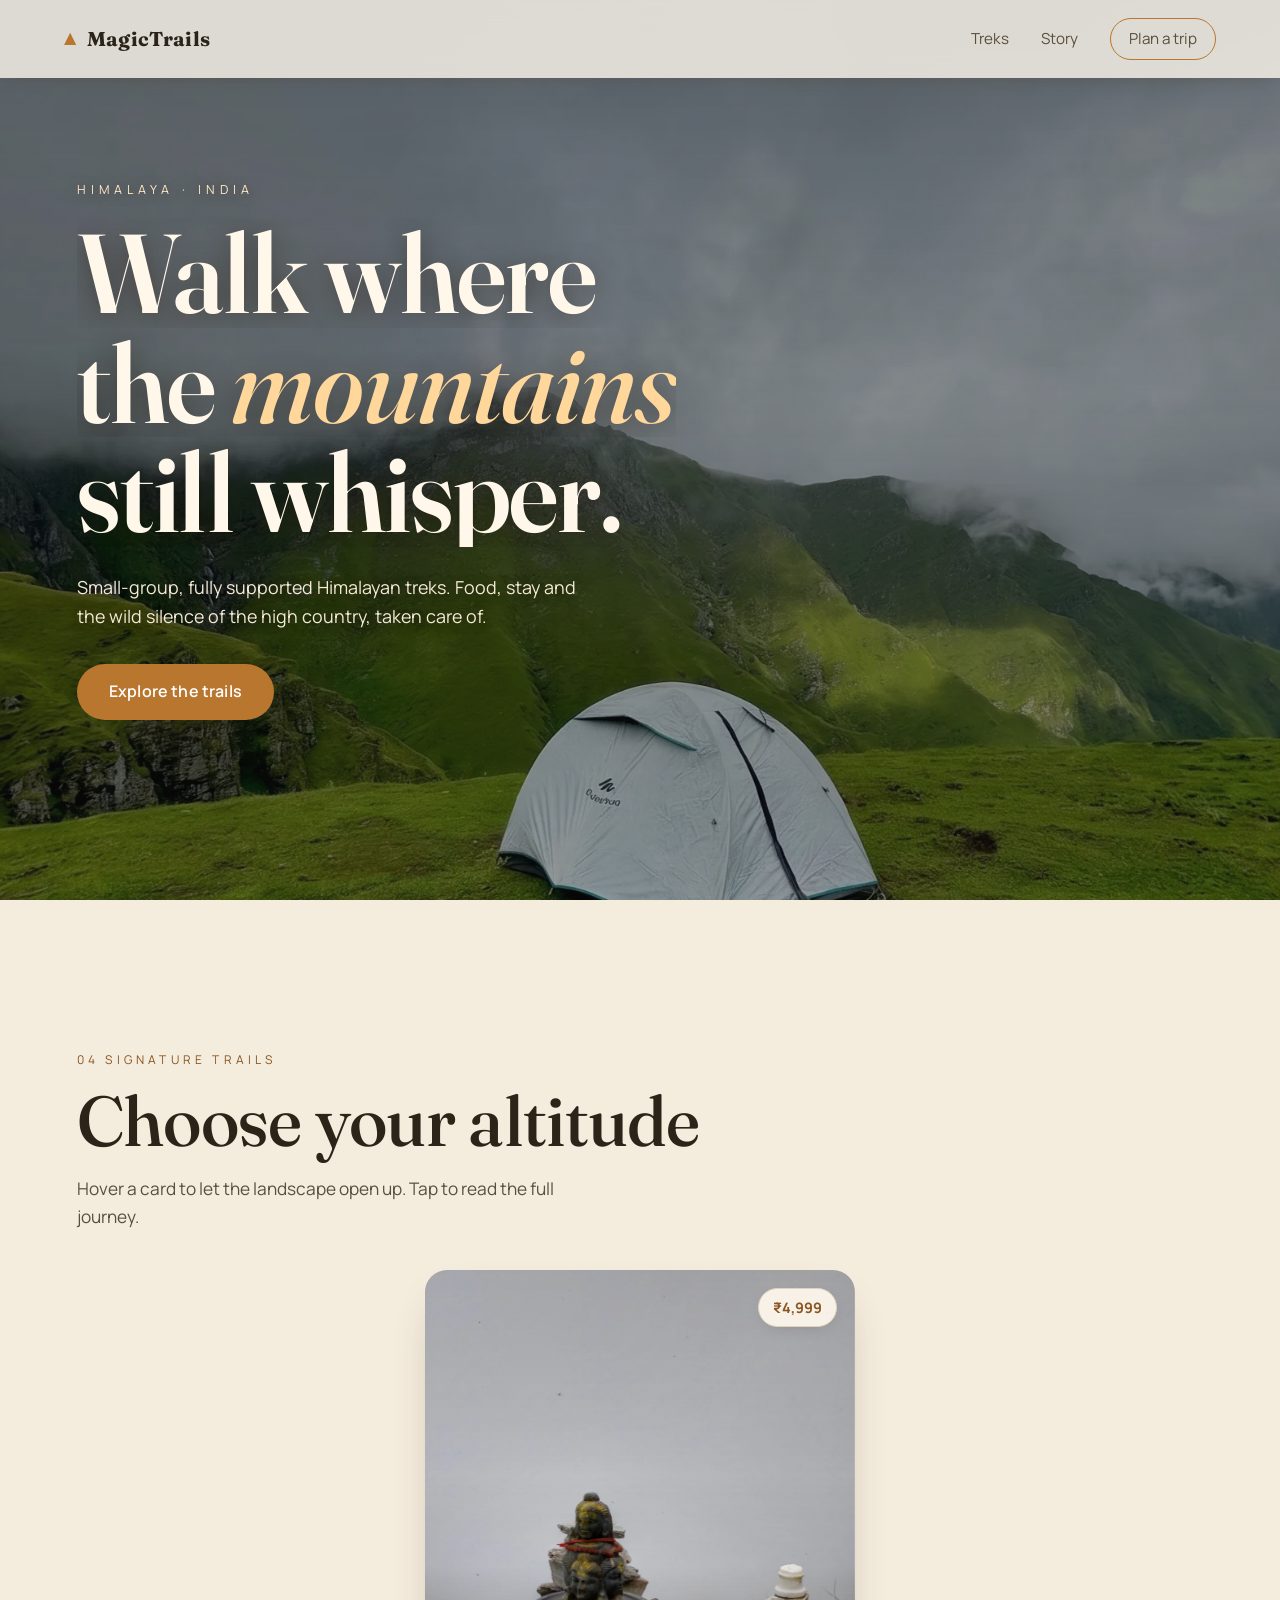
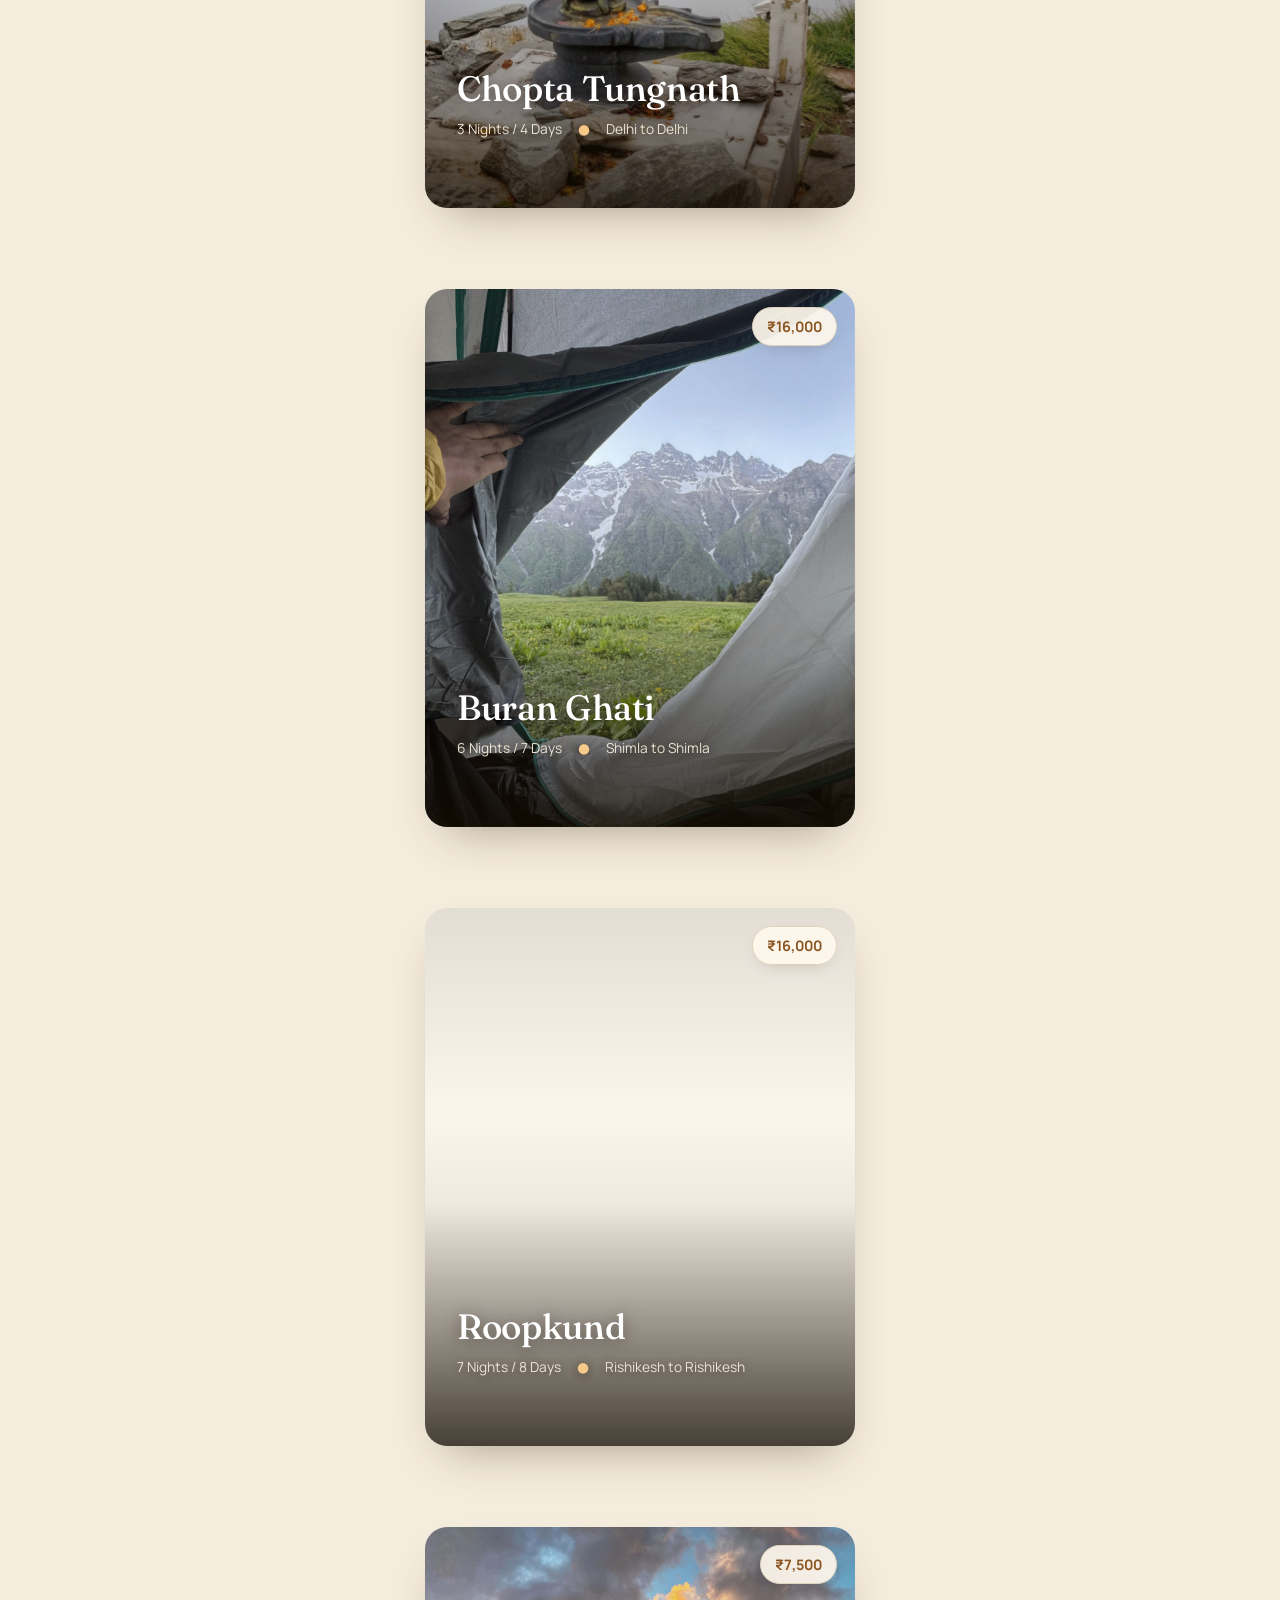
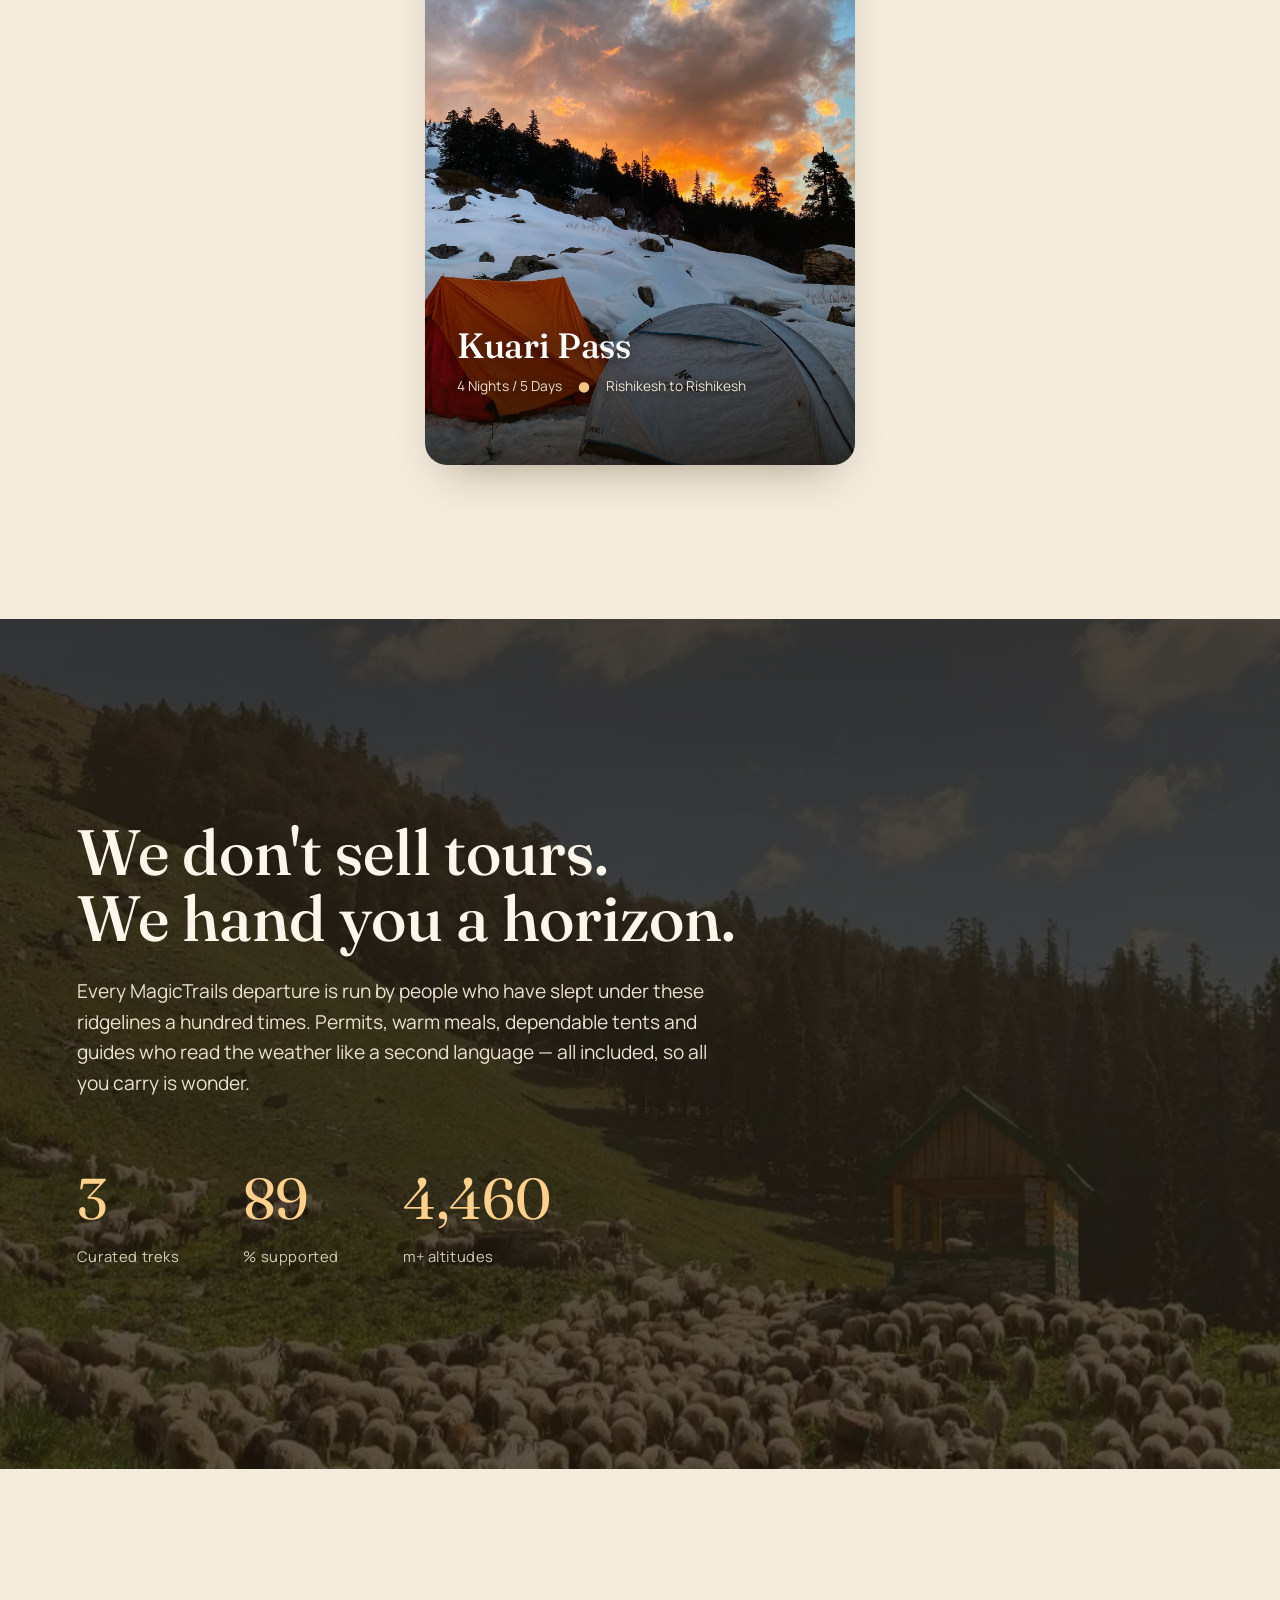
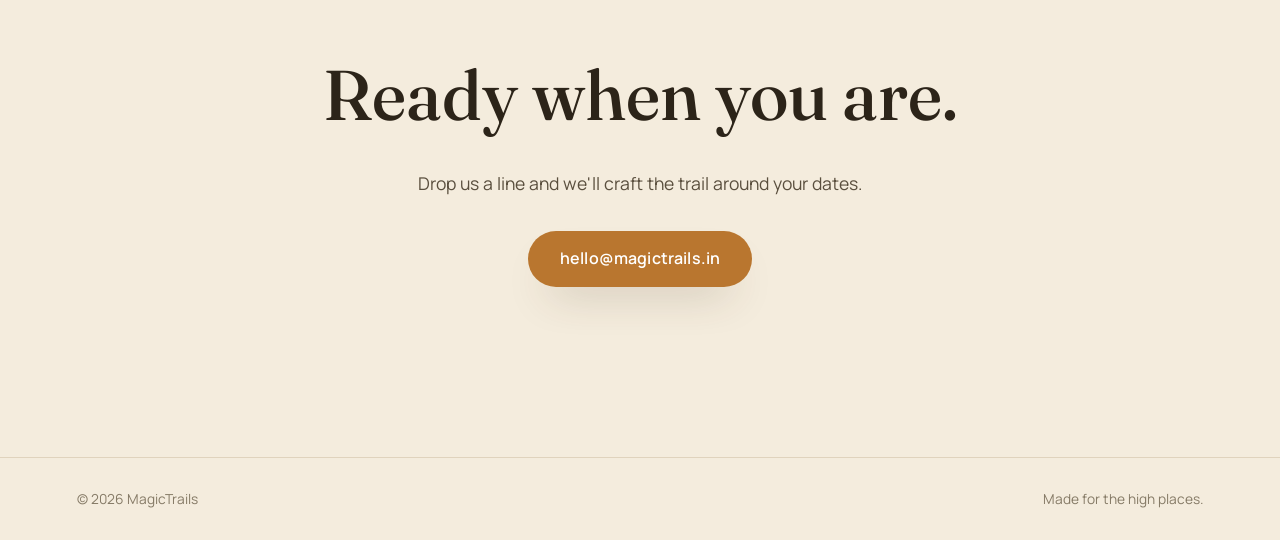
==== commit ab0df83a: "feat: replace main hero section photo with hero.webp and remove the yellow color filter" ====
--- a/index.html
+++ b/index.html
@@ -27,7 +27,7 @@
 
   <!-- HERO -->
   <section class="hero">
-    <div class="hero-bg parallax" data-speed="0.25" style="background-image:url('Roopkund%20trek/back.webp')"></div>
+    <div class="hero-bg parallax" data-speed="0.25" style="background-image:url('hero.webp')"></div>
     <div class="hero-veil"></div>
     <div class="hero-content">
       <p class="hero-kicker reveal">Himalaya · India</p>
--- a/styles.css
+++ b/styles.css
@@ -38,8 +38,8 @@
 .scroll-progress{position:fixed;top:0;left:0;height:3px;width:0;background:linear-gradient(90deg,var(--accent),var(--forest));z-index:100}
 
 /* ---- header ---- */
-.site-header{position:fixed;inset:0 0 auto 0;display:flex;align-items:center;justify-content:space-between;padding:18px clamp(20px,5vw,64px);z-index:50;transition:background .4s var(--ease),box-shadow .4s var(--ease),padding .4s var(--ease)}
-.site-header.scrolled{background:rgba(251,246,236,.82);backdrop-filter:blur(12px);box-shadow:var(--shadow-sm);padding:12px clamp(20px,5vw,64px)}
+.site-header{position:fixed;inset:0 0 auto 0;display:flex;align-items:center;justify-content:space-between;padding:18px clamp(20px,5vw,64px);z-index:50;background:rgba(251,246,236,.82);backdrop-filter:blur(12px);box-shadow:var(--shadow-sm);transition:padding .4s var(--ease)}
+.site-header.scrolled{padding:12px clamp(20px,5vw,64px)}
 .brand{display:flex;align-items:center;gap:10px;font-weight:700;letter-spacing:.02em;color:var(--ink)}
 .brand-mark{color:var(--accent);transform:translateY(-1px)}
 .brand-name{font-family:'Fraunces',serif;font-size:1.25rem}
@@ -54,8 +54,8 @@
 /* ---- hero ---- */
 .hero{position:relative;height:100svh;min-height:620px;display:flex;align-items:center;overflow:hidden}
 .hero-bg{position:absolute;inset:-12% 0;background-size:cover;background-position:center;will-change:transform;transform:scale(1.08)}
-/* warm beige veil so text reads + ties into theme */
-.hero-veil{position:absolute;inset:0;background:linear-gradient(180deg,rgba(40,30,16,.30),rgba(40,30,16,.20) 38%,rgba(244,236,221,.55) 78%,var(--bg) 100%)}
+/* uniform dark neutral overlay */
+.hero-veil{position:absolute;inset:0;background:linear-gradient(180deg,rgba(15,15,15,.55),rgba(15,15,15,.4))}
 .hero-content{position:relative;z-index:2;padding:0 clamp(20px,6vw,90px);max-width:1100px}
 .hero-kicker{letter-spacing:.4em;text-transform:uppercase;font-size:.78rem;color:#ffe7c4;margin-bottom:18px;text-shadow:0 1px 12px rgba(40,28,12,.5)}
 .hero-title{font-size:clamp(2.7rem,9vw,7rem);line-height:.98;font-weight:600;letter-spacing:-.01em;color:#fff7ea;text-shadow:0 4px 26px rgba(35,24,10,.45)}
@@ -78,22 +78,25 @@
 .section-title{font-size:clamp(2.2rem,6vw,4.4rem);line-height:1.02;letter-spacing:-.01em;color:var(--ink)}
 .section-lead{margin-top:18px;color:var(--ink-soft);max-width:540px;font-size:1.08rem}
 
-/* ---- trek grid ---- */
-.trek-grid{display:grid;grid-template-columns:repeat(2,1fr);gap:clamp(20px,3vw,40px);padding:0 clamp(20px,6vw,90px) clamp(80px,10vw,140px);align-items:start}
-@media(max-width:760px){.trek-grid{grid-template-columns:1fr}}
+/* ---- trek grid: ONE centered trek per row ---- */
+.trek-grid{display:flex;flex-direction:column;align-items:center;gap:clamp(48px,9vh,120px);padding:0 clamp(20px,6vw,90px) clamp(90px,12vw,160px)}
 
-/* Card: portrait by default, expands to a wider landscape frame on hover */
-.trek-card{position:relative;display:block;border-radius:var(--card-radius);overflow:hidden;aspect-ratio:4/5;background:var(--surface);box-shadow:var(--shadow-md);transform:translateZ(0);
-  transition:aspect-ratio .9s var(--ease),box-shadow .6s var(--ease),transform .6s var(--ease);will-change:aspect-ratio,transform}
-.trek-card:hover,.trek-card:focus-visible{aspect-ratio:16/10;box-shadow:var(--shadow-lg);transform:translateY(-4px)}
-@media(max-width:760px){.trek-card:hover,.trek-card:focus-visible{aspect-ratio:16/11}}
+/* Card: portrait at rest; JS (WAAPI) animates width+height on hover for a guaranteed
+   smooth expansion. CSS handles box-shadow, lift, and image crossfade only. */
+.trek-card{position:relative;display:block;width:min(430px,82vw);margin:0 auto;
+  border-radius:var(--card-radius);overflow:hidden;height:min(538px,102.5vw);background:var(--surface);box-shadow:var(--shadow-md);transform:translateZ(0);
+  transition:box-shadow .7s var(--ease),transform .7s var(--ease)}
+.trek-card:hover,.trek-card:focus-visible{box-shadow:var(--shadow-lg);transform:translateY(-6px)}
+@media(max-width:760px){
+  .trek-card{width:min(360px,88vw);height:min(450px,110vw)}
+}
 
 .trek-card .imgwrap{position:absolute;inset:0}
 .trek-card img{position:absolute;inset:0;width:100%;height:100%;will-change:transform,opacity}
-/* title: portrait image, fills the tall frame */
-.trek-card .img-title{z-index:2;object-fit:cover;opacity:1;transform:scale(1);transition:opacity .8s var(--ease),transform .9s var(--ease)}
-/* back: landscape image, set to CONTAIN so the whole frame fits inside the expanded card */
-.trek-card .img-back{z-index:1;object-fit:cover;opacity:0;transform:scale(1.06);transition:opacity .9s var(--ease),transform 1.1s var(--ease)}
+/* title: portrait image — crossfade starts 350ms in so the frame expansion is visible first */
+.trek-card .img-title{z-index:2;object-fit:cover;opacity:1;transform:scale(1);transition:opacity .7s var(--ease) .35s,transform 1s var(--ease) .2s}
+/* back: landscape image — fades in 450ms into the expansion for a clear frame-first → image-second sequence */
+.trek-card .img-back{z-index:1;object-fit:cover;opacity:0;transform:scale(1.06);transition:opacity .8s var(--ease) .45s,transform 1.2s var(--ease) .2s}
 .trek-card:hover .img-title,.trek-card:focus-visible .img-title{opacity:0;transform:scale(1.12)}
 .trek-card:hover .img-back,.trek-card:focus-visible .img-back{opacity:1;transform:scale(1)}
 
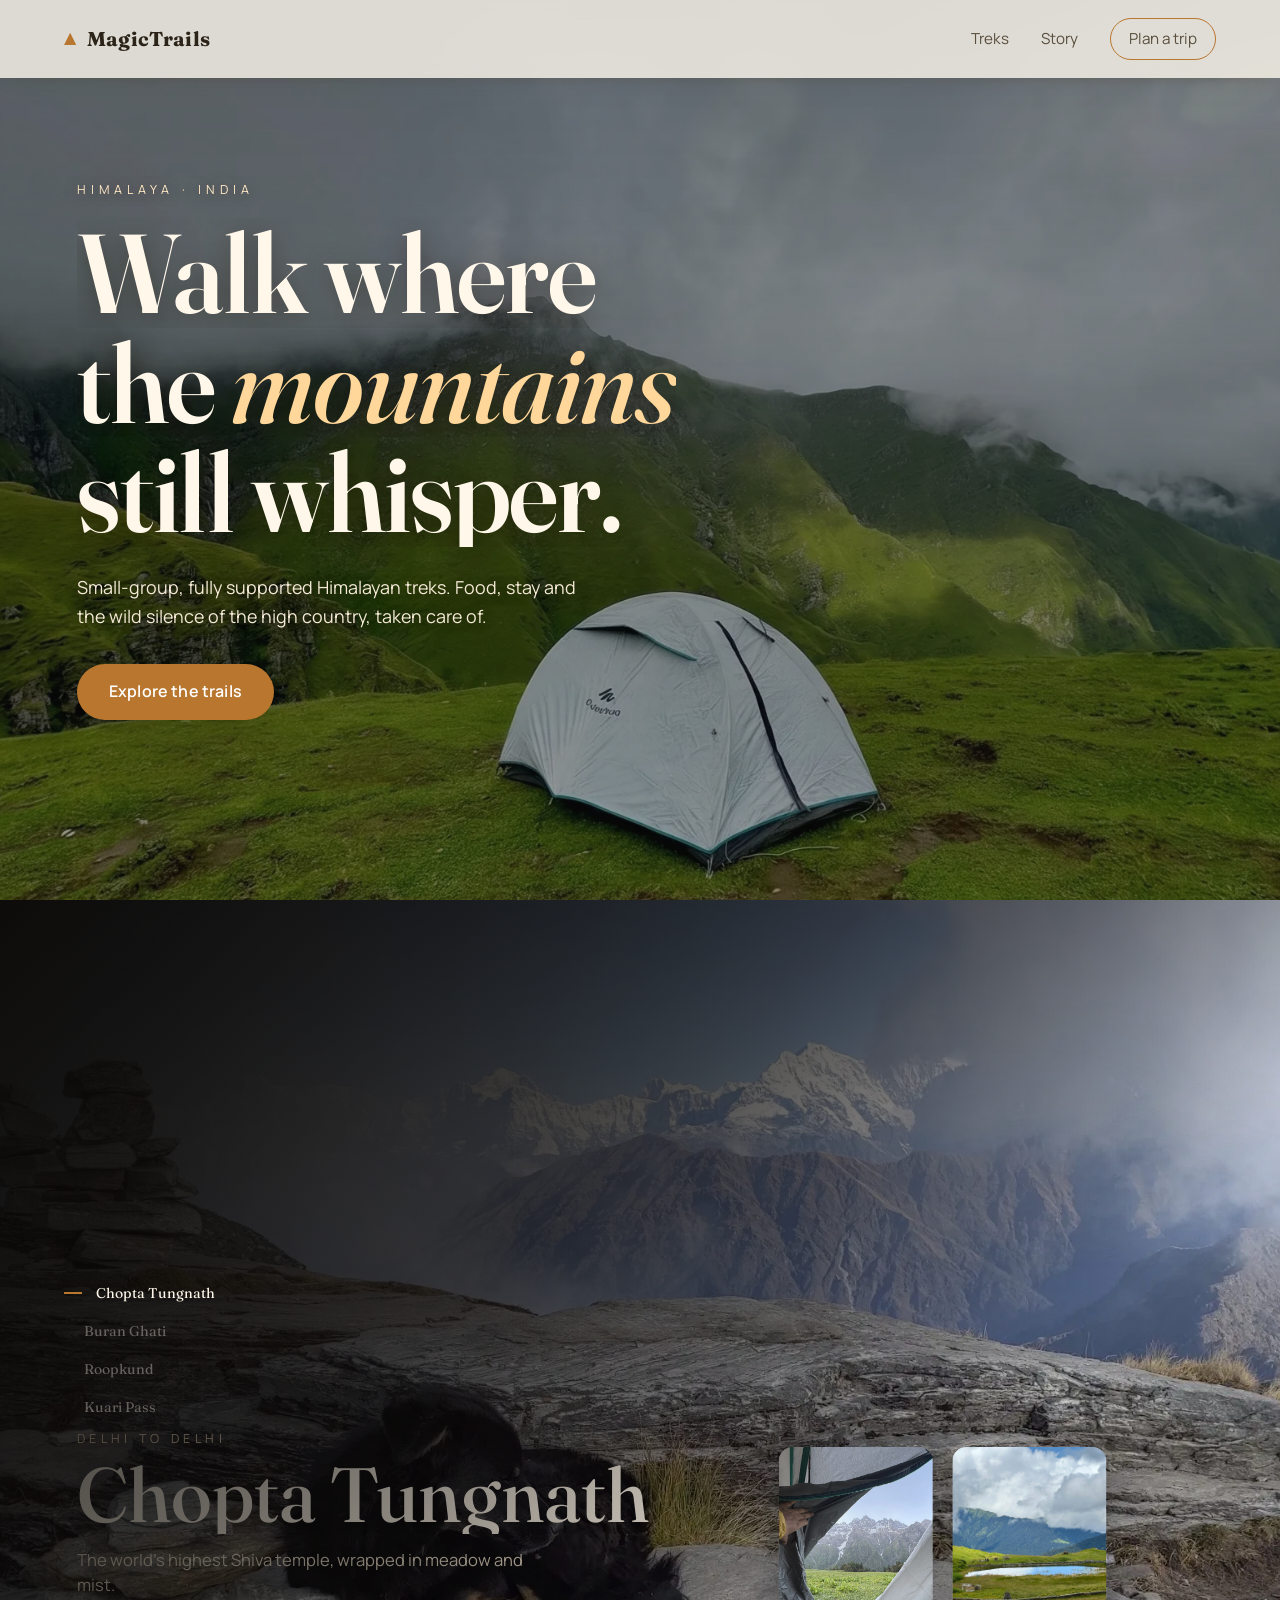
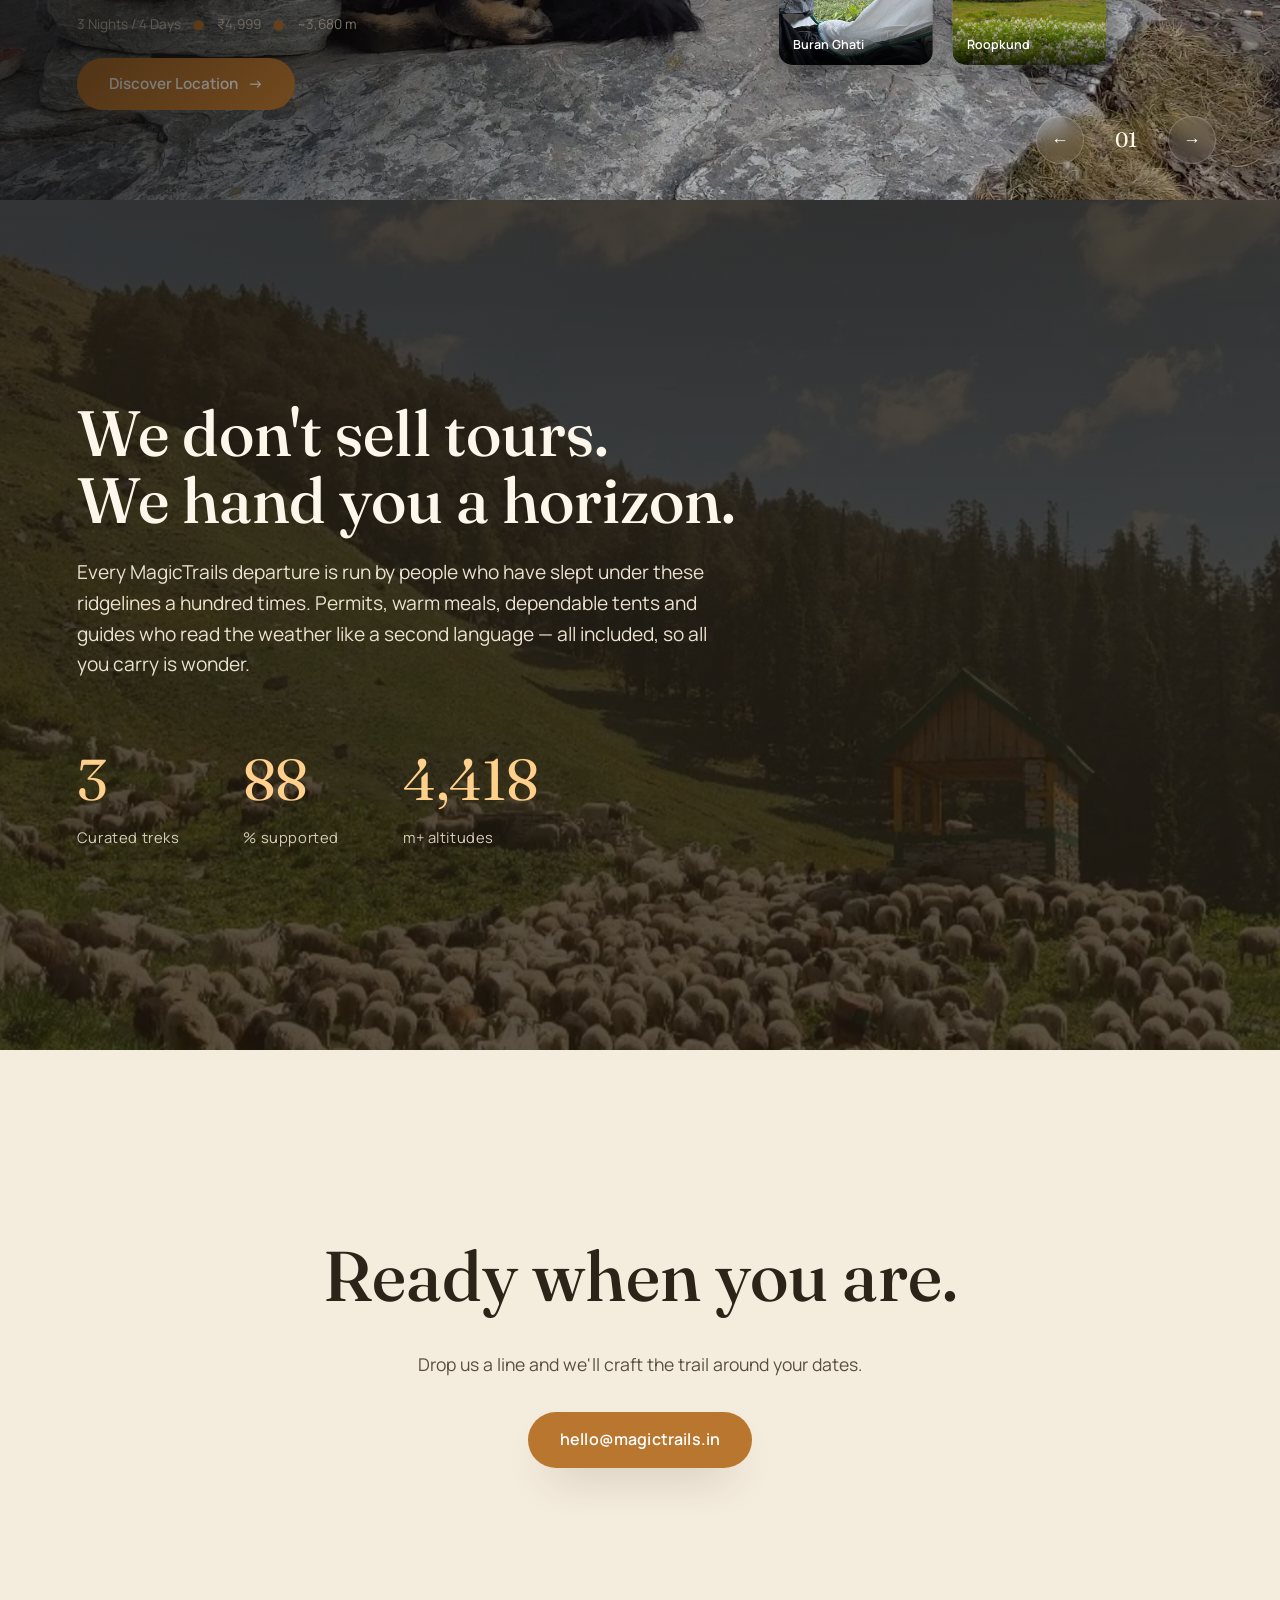
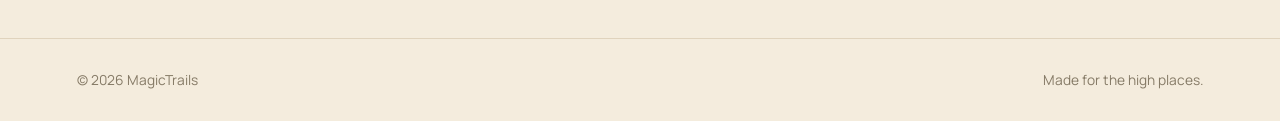
==== commit 08cff3db: "feat: replace trek grid with cinematic full-screen slider" ====
--- a/index.html
+++ b/index.html
@@ -41,15 +41,9 @@
     </div>
   </section>
 
-  <!-- TREKS -->
-  <section id="treks" class="treks">
-    <div class="section-head">
-      <p class="eyebrow reveal">04 Signature trails</p>
-      <h2 class="section-title reveal">Choose your altitude</h2>
-      <p class="section-lead reveal">Hover a card to let the landscape open up. Tap to read the full journey.</p>
-    </div>
-
-    <div class="trek-grid" id="trek-grid"></div>
+  <!-- TREKS — Cinematic Slider -->
+  <section id="treks" class="cine-slider">
+    <div class="cine-slider__track" id="cine-track"></div>
   </section>
 
   <!-- ABOUT / PARALLAX BREAK -->
--- a/styles.css
+++ b/styles.css
@@ -53,7 +53,7 @@
 
 /* ---- hero ---- */
 .hero{position:relative;height:100svh;min-height:620px;display:flex;align-items:center;overflow:hidden}
-.hero-bg{position:absolute;inset:-12% 0;background-size:cover;background-position:center;will-change:transform;transform:scale(1.08)}
+.hero-bg{position:absolute;inset:-22% 0 -2% 0;background-size:cover;background-position:center 95%;will-change:transform;transform:scale(1.08)}
 /* uniform dark neutral overlay */
 .hero-veil{position:absolute;inset:0;background:linear-gradient(180deg,rgba(15,15,15,.55),rgba(15,15,15,.4))}
 .hero-content{position:relative;z-index:2;padding:0 clamp(20px,6vw,90px);max-width:1100px}
@@ -72,42 +72,198 @@
 .btn-primary:hover{background:var(--accent-deep);box-shadow:0 24px 50px -18px rgba(138,85,32,.6)}
 .magnetic{will-change:transform}
 
-/* ---- generic sections ---- */
-.section-head{padding:clamp(80px,12vw,150px) clamp(20px,6vw,90px) 40px;max-width:900px}
-.eyebrow{letter-spacing:.35em;text-transform:uppercase;font-size:.75rem;color:var(--accent-deep);margin-bottom:16px}
-.section-title{font-size:clamp(2.2rem,6vw,4.4rem);line-height:1.02;letter-spacing:-.01em;color:var(--ink)}
-.section-lead{margin-top:18px;color:var(--ink-soft);max-width:540px;font-size:1.08rem}
-
-/* ---- trek grid: ONE centered trek per row ---- */
-.trek-grid{display:flex;flex-direction:column;align-items:center;gap:clamp(48px,9vh,120px);padding:0 clamp(20px,6vw,90px) clamp(90px,12vw,160px)}
-
-/* Card: portrait at rest; JS (WAAPI) animates width+height on hover for a guaranteed
-   smooth expansion. CSS handles box-shadow, lift, and image crossfade only. */
-.trek-card{position:relative;display:block;width:min(430px,82vw);margin:0 auto;
-  border-radius:var(--card-radius);overflow:hidden;height:min(538px,102.5vw);background:var(--surface);box-shadow:var(--shadow-md);transform:translateZ(0);
-  transition:box-shadow .7s var(--ease),transform .7s var(--ease)}
-.trek-card:hover,.trek-card:focus-visible{box-shadow:var(--shadow-lg);transform:translateY(-6px)}
+/* ---- cinematic slider ---- */
+.cine-slider{position:relative;height:100svh;min-height:600px;overflow:hidden;background:#0a0806}
+.cine-slider__track{position:relative;width:100%;height:100%}
+
+/* -- slide base -- */
+.cs-slide{position:absolute;inset:0;pointer-events:none}
+
+/* -- background images (transform + opacity ONLY) -- */
+.cs-bg{position:absolute;inset:0;overflow:hidden}
+.cs-bg__img{
+  width:100%;height:100%;object-fit:cover;
+  transform:scale(1.08);opacity:0;
+  transition:transform 1.4s cubic-bezier(.16,1,.3,1),opacity 1s cubic-bezier(.16,1,.3,1);
+}
+/* Kuari Pass portrait image — show upper peaks */
+.cs-slide:nth-child(4) .cs-bg__img{object-position:center 30%}
+
+/* -- dark veil for text legibility -- */
+.cs-veil{position:absolute;inset:0;z-index:4;
+  background:linear-gradient(135deg,rgba(10,8,6,.72) 0%,rgba(10,8,6,.35) 40%,transparent 70%);
+  pointer-events:none}
+
+/* -- slide states -- */
+.cs-slide[data-state="active"]{z-index:3;pointer-events:auto}
+.cs-slide[data-state="active"] .cs-bg__img{transform:scale(1);opacity:1}
+
+.cs-slide[data-state="prev"]{z-index:2}
+.cs-slide[data-state="prev"] .cs-bg__img{
+  transform:scale(1.04);opacity:0;
+  transition:transform 1s ease-in,opacity .8s ease-in}
+
+.cs-slide[data-state="next-1"]{z-index:10}
+.cs-slide[data-state="next-2"]{z-index:9}
+.cs-slide[data-state="hidden"]{z-index:1}
+
+/* -- preview cards (positioned with transform, not left/bottom) -- */
+.cs-preview{
+  position:absolute;
+  bottom:0;right:0;
+  width:clamp(140px,12vw,200px);height:clamp(200px,17vw,290px);
+  border-radius:14px;overflow:hidden;
+  box-shadow:0 8px 32px rgba(0,0,0,.4);
+  cursor:pointer;
+  opacity:0;transform:translate(60px,0);
+  transition:transform .9s cubic-bezier(.22,1,.36,1),opacity .6s cubic-bezier(.22,1,.36,1)}
+.cs-preview__img{width:100%;height:100%;object-fit:cover}
+.cs-preview__label{
+  position:absolute;bottom:0;left:0;right:0;
+  padding:10px 14px;
+  background:linear-gradient(transparent,rgba(0,0,0,.7));
+  color:#fff;font-size:.78rem;font-weight:600}
+
+/* active → preview card is hidden (background showing) */
+.cs-slide[data-state="active"] .cs-preview{opacity:0;transform:translate(0,0) scale(1.3);
+  transition:opacity .4s ease-out,transform .6s ease-out}
+
+/* next-1: first preview card */
+.cs-slide[data-state="next-1"] .cs-preview{
+  opacity:1;pointer-events:auto;
+  transform:translate(
+    calc(-100% - clamp(140px,12vw,200px) - 40px),
+    calc(-15svh)
+  )}
+
+/* next-2: second preview card */
+.cs-slide[data-state="next-2"] .cs-preview{
+  opacity:1;pointer-events:auto;
+  transform:translate(
+    calc(-100% - 20px),
+    calc(-15svh)
+  )}
+
+/* hidden/prev → preview hidden */
+.cs-slide[data-state="hidden"] .cs-preview,
+.cs-slide[data-state="prev"] .cs-preview{opacity:0;transform:translate(60px,0)}
+
+/* -- content text (masked reveal) -- */
+.cs-content{
+  position:absolute;
+  bottom:clamp(60px,10vh,120px);left:clamp(40px,6vw,100px);
+  z-index:5;max-width:600px;pointer-events:none}
+
+.cs-mask{overflow:hidden}
+.cs-mask>*{
+  display:block;
+  transform:translateY(110%);opacity:0;
+  transition:transform .8s cubic-bezier(.16,1,.3,1),opacity .5s cubic-bezier(.16,1,.3,1)}
+
+/* staggered entrance */
+.cs-slide[data-state="active"] .cs-mask>*{transform:translateY(0);opacity:1}
+.cs-slide[data-state="active"] .cs-content{pointer-events:auto}
+.cs-slide[data-state="active"] .cs-mask:nth-child(1)>*{transition-delay:.35s}
+.cs-slide[data-state="active"] .cs-mask:nth-child(2)>*{transition-delay:.45s}
+.cs-slide[data-state="active"] .cs-mask:nth-child(3)>*{transition-delay:.55s}
+.cs-slide[data-state="active"] .cs-mask:nth-child(4)>*{transition-delay:.65s}
+.cs-slide[data-state="active"] .cs-mask:nth-child(5)>*{transition-delay:.75s}
+
+/* exit: text slides down */
+.cs-slide[data-state="prev"] .cs-mask>*{
+  transform:translateY(40px);opacity:0;
+  transition:transform .4s ease-in,opacity .3s ease-in}
+
+/* typography */
+.cs-kicker{letter-spacing:.35em;text-transform:uppercase;font-size:.78rem;color:#ffe7c4;text-shadow:0 1px 10px rgba(0,0,0,.3)}
+.cs-title{font-family:'Fraunces',Georgia,serif;font-size:clamp(2.4rem,6vw,5rem);line-height:1;font-weight:500;color:#fff7ea;margin-top:8px;text-shadow:0 4px 20px rgba(0,0,0,.4)}
+.cs-tagline{color:#e8dcc8;font-size:clamp(.95rem,1.3vw,1.15rem);margin-top:14px;max-width:480px;line-height:1.5}
+.cs-meta{display:flex;gap:12px;margin-top:16px;font-size:.85rem;color:#d4c8b4;flex-wrap:wrap}
+.cs-meta__dot{color:var(--accent)}
+.cs-cta{
+  display:inline-flex;align-items:center;gap:10px;margin-top:22px;
+  padding:14px 32px;background:var(--accent);color:#fff;font-weight:600;
+  border-radius:40px;font-size:.95rem;
+  box-shadow:0 12px 32px -10px rgba(185,118,47,.5);
+  transition:background .3s,transform .3s,box-shadow .3s}
+.cs-cta:hover{background:var(--accent-deep);transform:translateY(-2px);box-shadow:0 18px 40px -12px rgba(138,85,32,.6)}
+.cs-cta__arrow{transition:transform .3s}.cs-cta:hover .cs-cta__arrow{transform:translateX(4px)}
+
+/* -- title navigation (left side) -- */
+.cs-nav{
+  position:absolute;left:clamp(30px,5vw,80px);top:50%;transform:translateY(-50%);
+  z-index:20;display:flex;flex-direction:column;gap:4px}
+.cs-nav__btn{
+  background:none;border:none;
+  color:rgba(255,247,234,.35);font-family:'Fraunces',serif;
+  font-size:clamp(.88rem,1.1vw,1.05rem);text-align:left;
+  padding:8px 0 8px 20px;cursor:pointer;position:relative;
+  transition:color .4s,transform .4s,padding-left .4s}
+.cs-nav__btn:hover{color:rgba(255,247,234,.65)}
+.cs-nav__btn.active{color:#fff7ea;padding-left:32px}
+.cs-nav__btn.active::before{
+  content:'';position:absolute;left:0;top:50%;
+  width:18px;height:2px;background:var(--accent);
+  transform:translateY(-50%);
+  transition:width .4s var(--ease)}
+
+/* -- controls + odometer (bottom-right) -- */
+.cs-controls{
+  position:absolute;bottom:clamp(24px,4vh,48px);right:clamp(30px,5vw,80px);
+  z-index:20;display:flex;align-items:center;gap:16px}
+.cs-arrow{
+  width:48px;height:48px;border-radius:50%;
+  border:1px solid rgba(255,255,255,.2);
+  background:rgba(255,255,255,.06);color:#fff;
+  font-size:1.1rem;cursor:pointer;
+  display:flex;align-items:center;justify-content:center;
+  transition:background .3s,border-color .3s;
+  backdrop-filter:blur(8px)}
+.cs-arrow:hover{background:rgba(255,255,255,.16);border-color:rgba(255,255,255,.45)}
+
+.cs-odometer{
+  height:1.6em;overflow:hidden;
+  font-family:'Fraunces',serif;font-size:1.3rem;
+  color:#fff7ea;line-height:1.6em;width:2.5em;text-align:center}
+.cs-odometer__track{transition:transform .6s cubic-bezier(.22,1,.36,1)}
+.cs-odometer__track span{display:block;height:1.6em;line-height:1.6em}
+
+/* -- loop wipe curtain -- */
+.cs-wipe{
+  position:absolute;inset:0;z-index:50;
+  background:var(--bg);
+  transform:translateX(-101%);pointer-events:none}
+.cs-wipe.sweeping{animation:wipeAcross 1s cubic-bezier(.77,0,.175,1) forwards}
+@keyframes wipeAcross{
+  0%{transform:translateX(-101%)}
+  45%{transform:translateX(0)}
+  55%{transform:translateX(0)}
+  100%{transform:translateX(101%)}
+}
+
+/* -- slider header: dark/transparent when over slider -- */
+.site-header.over-slider{
+  background:rgba(10,8,6,.4);
+  box-shadow:none}
+.site-header.over-slider .brand{color:#fff7ea}
+.site-header.over-slider .brand-mark{color:var(--accent)}
+.site-header.over-slider .site-nav a{color:rgba(255,247,234,.7)}
+.site-header.over-slider .site-nav a:not(.nav-cta):hover{color:#fff7ea}
+.site-header.over-slider .nav-cta{border-color:rgba(255,247,234,.3);color:#ffe7c4}
+.site-header.over-slider .nav-cta:hover{background:var(--accent);color:#fff;border-color:var(--accent)}
+
+/* -- mobile fallback -- */
 @media(max-width:760px){
-  .trek-card{width:min(360px,88vw);height:min(450px,110vw)}
-}
-
-.trek-card .imgwrap{position:absolute;inset:0}
-.trek-card img{position:absolute;inset:0;width:100%;height:100%;will-change:transform,opacity}
-/* title: portrait image — crossfade starts 350ms in so the frame expansion is visible first */
-.trek-card .img-title{z-index:2;object-fit:cover;opacity:1;transform:scale(1);transition:opacity .7s var(--ease) .35s,transform 1s var(--ease) .2s}
-/* back: landscape image — fades in 450ms into the expansion for a clear frame-first → image-second sequence */
-.trek-card .img-back{z-index:1;object-fit:cover;opacity:0;transform:scale(1.06);transition:opacity .8s var(--ease) .45s,transform 1.2s var(--ease) .2s}
-.trek-card:hover .img-title,.trek-card:focus-visible .img-title{opacity:0;transform:scale(1.12)}
-.trek-card:hover .img-back,.trek-card:focus-visible .img-back{opacity:1;transform:scale(1)}
-
-.trek-card .grad{position:absolute;inset:0;z-index:3;background:linear-gradient(180deg,rgba(20,12,2,.10),transparent 38%,rgba(20,12,2,.05) 55%,rgba(20,12,2,.78));transition:background .6s}
-.trek-card .meta{position:absolute;left:0;right:0;bottom:0;z-index:4;padding:clamp(20px,3vw,32px)}
-.trek-card .name{font-family:'Fraunces',serif;color:#fff;font-size:clamp(1.5rem,3vw,2.2rem);line-height:1.04;letter-spacing:-.01em;text-shadow:0 2px 16px rgba(20,12,2,.5)}
-.trek-card .sub{display:flex;flex-wrap:wrap;gap:8px 16px;margin-top:10px;font-size:.86rem;color:#f3e9d8;opacity:.95;text-shadow:0 1px 10px rgba(20,12,2,.5)}
-.trek-card .sub .dot{color:#ffcf8c}
-.trek-card .price{position:absolute;top:18px;right:18px;z-index:4;background:rgba(255,248,237,.92);color:var(--accent-deep);border:1px solid var(--line);box-shadow:var(--shadow-sm);padding:7px 14px;border-radius:30px;font-weight:700;font-size:.9rem}
-.trek-card .open-hint{margin-top:14px;display:inline-flex;align-items:center;gap:8px;font-size:.8rem;letter-spacing:.18em;text-transform:uppercase;color:#ffd79a;opacity:0;transform:translateY(8px);transition:opacity .5s var(--ease),transform .5s var(--ease)}
-.trek-card:hover .open-hint,.trek-card:focus-visible .open-hint{opacity:1;transform:translateY(0)}
+  .cine-slider{height:auto;scroll-snap-type:y mandatory;overflow-y:auto}
+  .cs-slide{position:relative;height:100svh;scroll-snap-align:start;pointer-events:auto}
+  .cs-slide .cs-bg,.cs-slide .cs-bg__img{transform:none!important;opacity:1!important;transition:none!important}
+  .cs-preview{display:none}
+  .cs-nav{display:none}
+  .cs-controls{display:none}
+  .cs-content{pointer-events:auto!important}
+  .cs-mask>*{transform:none!important;opacity:1!important;transition:none!important}
+  .cs-veil{background:linear-gradient(180deg,transparent 30%,rgba(10,8,6,.75) 70%)}
+}
 
 /* ---- story parallax ---- */
 .story{position:relative;padding:clamp(110px,16vw,200px) clamp(20px,6vw,90px);overflow:hidden}
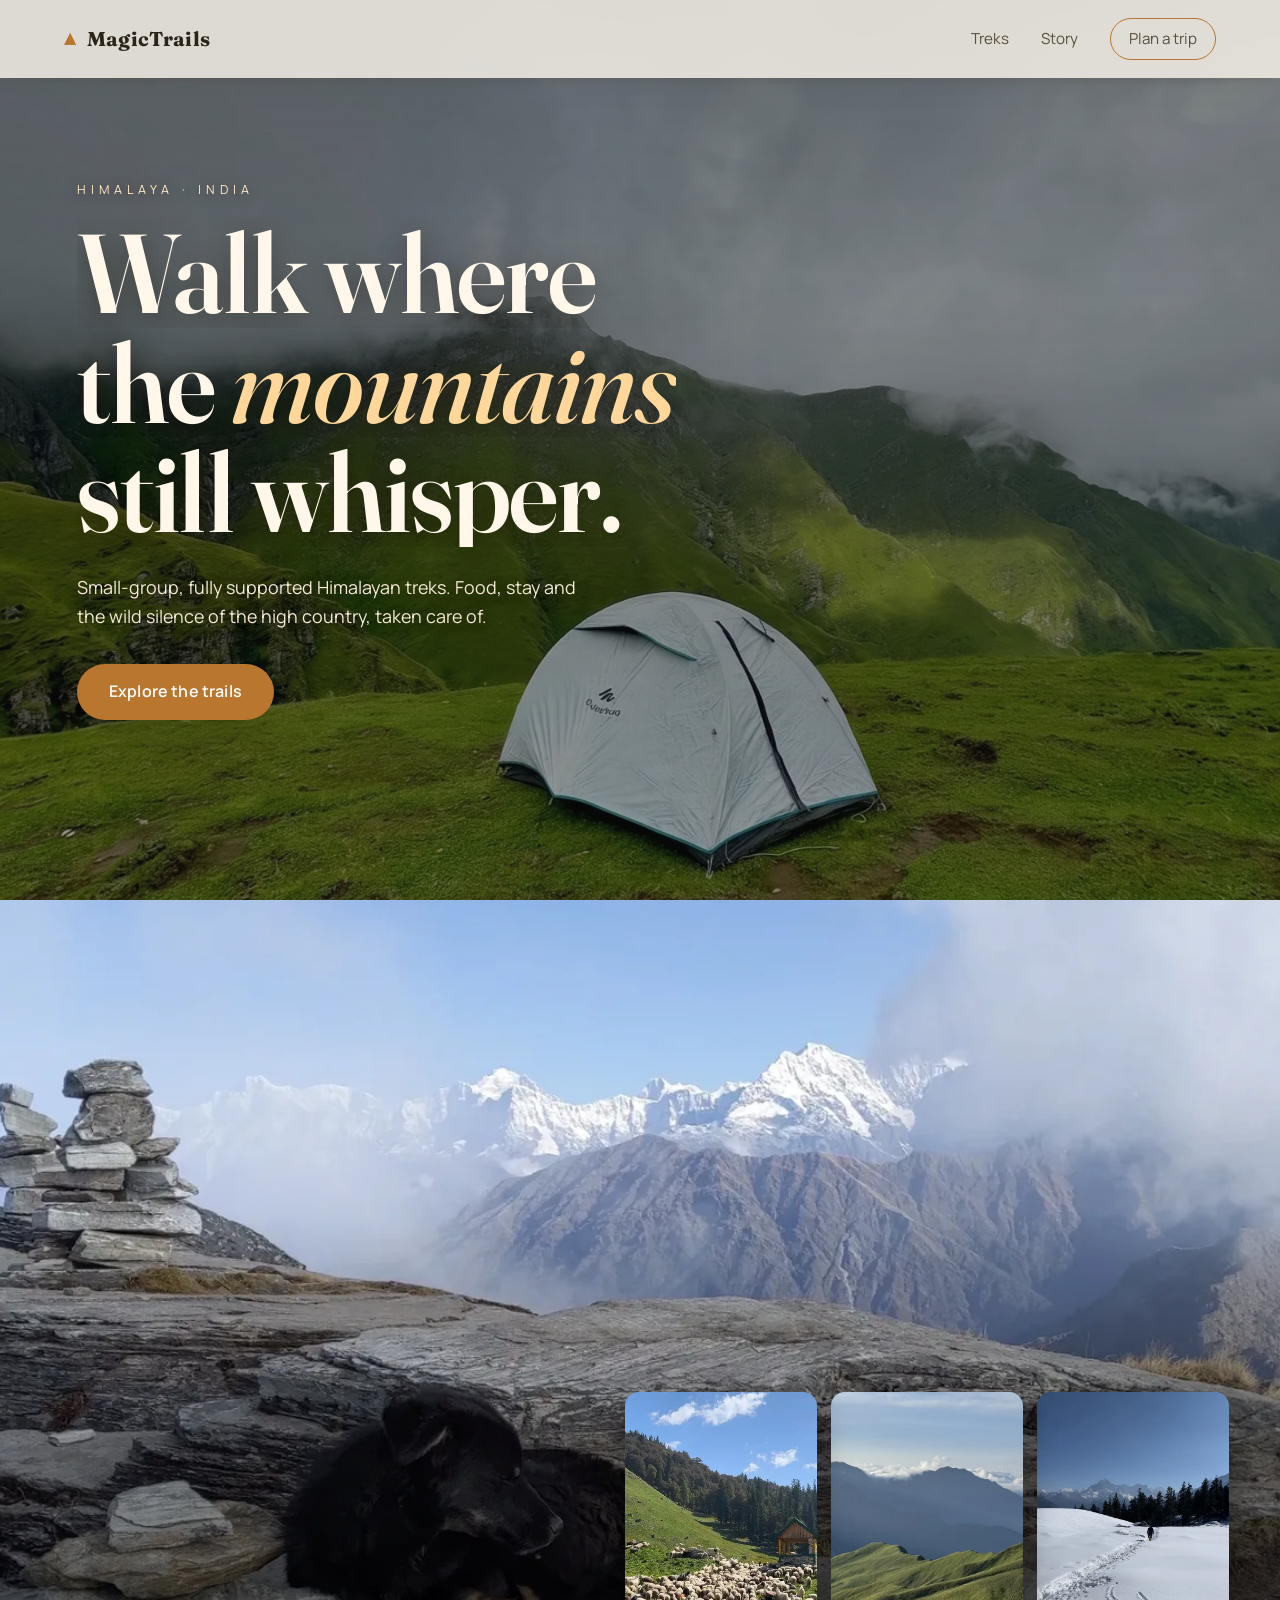
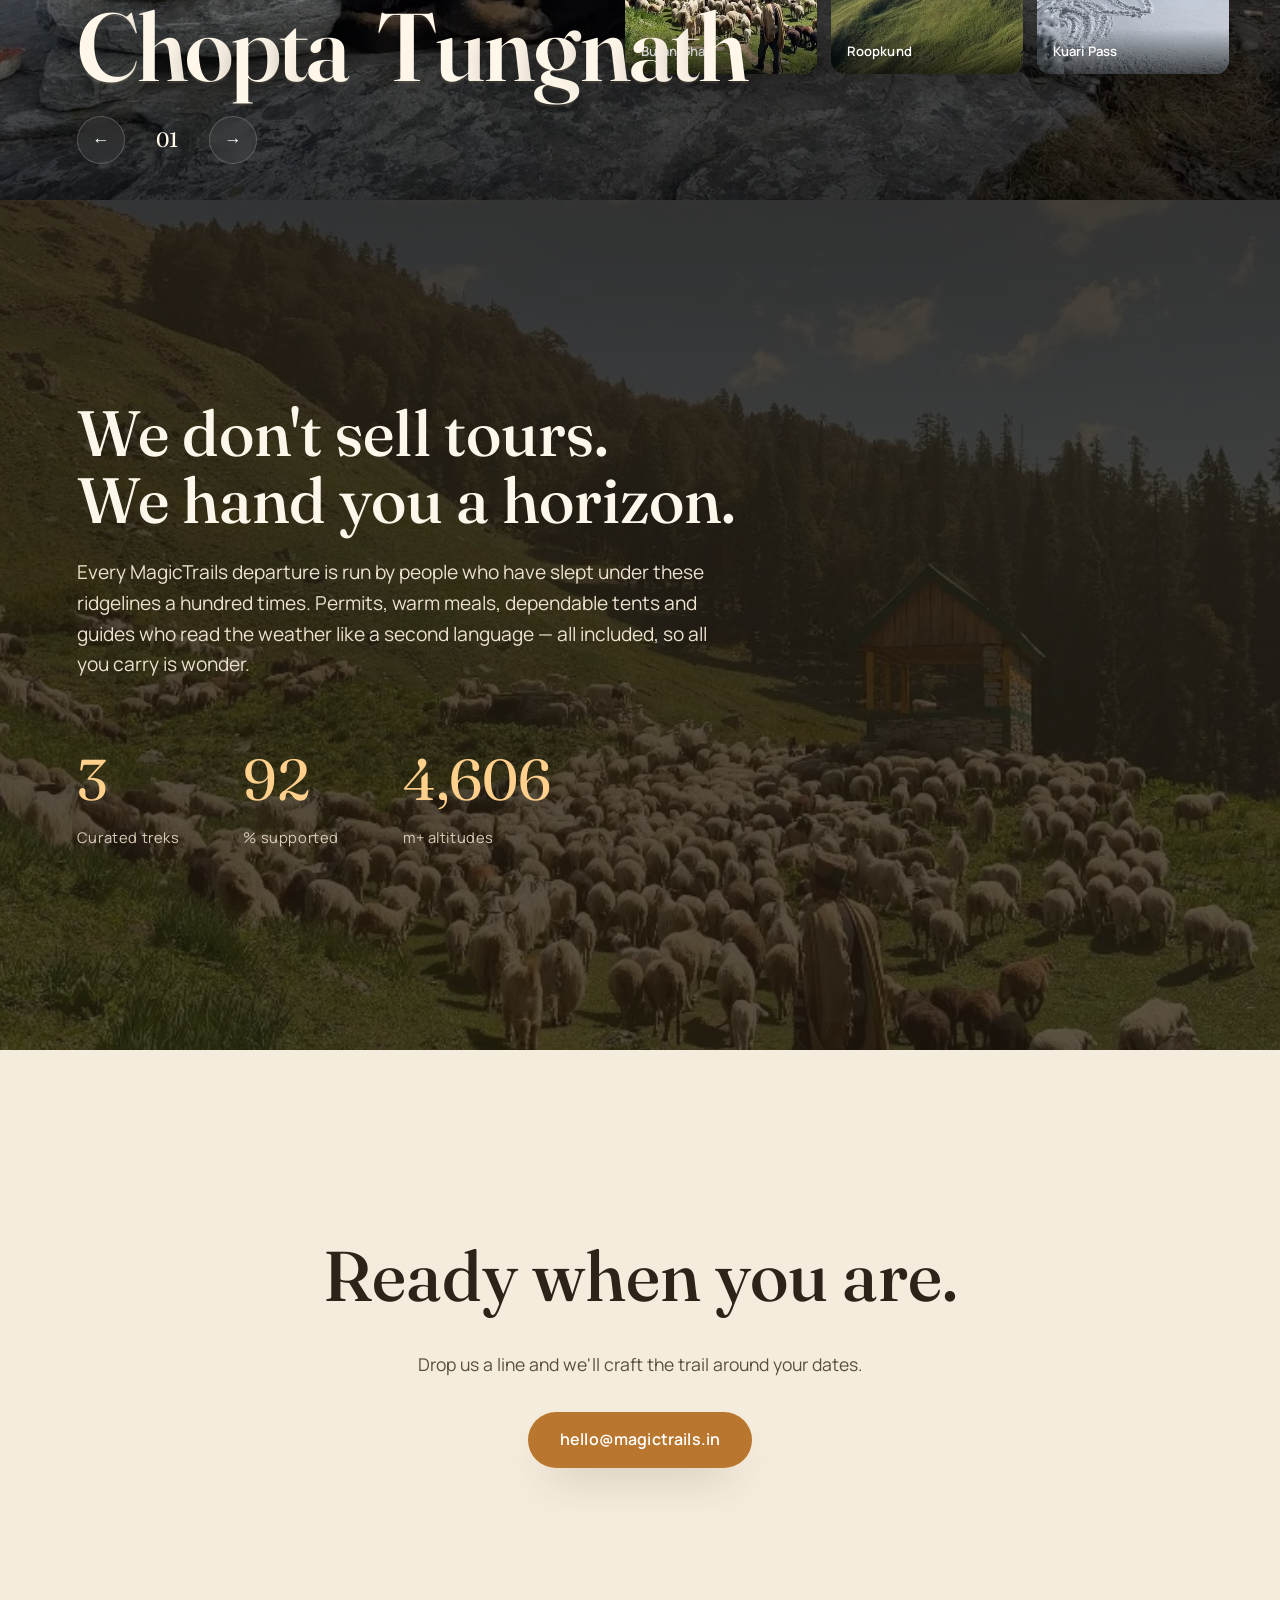
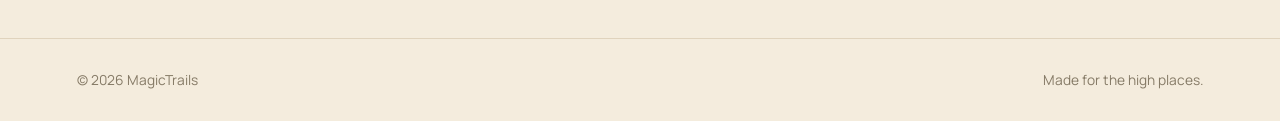
==== commit 0d32558b: "feat(mobile): add navigation, treks carousel and mobile hardening On a phone there was no way to rea" ====
--- a/index.html
+++ b/index.html
@@ -2,13 +2,19 @@
 <html lang="en">
 <head>
   <meta charset="UTF-8" />
-  <meta name="viewport" content="width=device-width, initial-scale=1.0" />
+  <meta name="viewport" content="width=device-width, initial-scale=1.0, viewport-fit=cover" />
   <meta name="description" content="MagicTrails - Curated Himalayan trekking experiences. Chopta Tungnath, Buran Ghati, Roopkund and Kuari Pass." />
   <title>MagicTrails — Himalayan Treks</title>
+  <meta name="theme-color" content="#f4ecdd" />
+  <link rel="icon" href="data:image/svg+xml,%3Csvg xmlns='http://www.w3.org/2000/svg' viewBox='0 0 32 32'%3E%3Crect width='32' height='32' rx='7' fill='%23f4ecdd'/%3E%3Cpath d='M6 24 L13 11 L18 19 L21 15 L26 24 Z' fill='%23b9762f'/%3E%3C/svg%3E" />
+  <meta property="og:title" content="MagicTrails — Himalayan Treks" />
+  <meta property="og:description" content="Small-group, fully supported Himalayan treks. Chopta Tungnath, Buran Ghati, Roopkund and Kuari Pass." />
+  <meta property="og:type" content="website" />
   <link rel="preconnect" href="https://fonts.googleapis.com" />
   <link rel="preconnect" href="https://fonts.gstatic.com" crossorigin />
   <link href="https://fonts.googleapis.com/css2?family=Fraunces:opsz,wght@9..144,300..900&family=Manrope:wght@300;400;500;600;700&display=swap" rel="stylesheet" />
   <link rel="stylesheet" href="styles.css" />
+  <noscript><style>.reveal{opacity:1!important;transform:none!important}.hero-title .line>*{transform:none!important}</style></noscript>
 </head>
 <body>
   <div class="scroll-progress" aria-hidden="true"></div>
@@ -23,7 +29,21 @@
       <a href="#about">Story</a>
       <a href="#contact" class="nav-cta magnetic">Plan a trip</a>
     </nav>
+    <button class="nav-toggle" id="nav-toggle" aria-label="Open menu" aria-expanded="false" aria-controls="mobile-nav">
+      <span class="nav-toggle__bars" aria-hidden="true"><i></i><i></i></span>
+    </button>
   </header>
+
+  <div class="mobile-nav" id="mobile-nav" hidden>
+    <nav class="mobile-nav__inner" aria-label="Site">
+      <p class="mobile-nav__lbl">The trails</p>
+      <ul class="mobile-nav__treks" id="mobile-nav-treks"></ul>
+      <div class="mobile-nav__rest">
+        <a href="index.html#about">Our story</a>
+        <a href="mailto:hello@magictrails.in">hello@magictrails.in</a>
+      </div>
+    </nav>
+  </div>
 
   <!-- HERO -->
   <section class="hero">
@@ -73,6 +93,8 @@
     <span>Made for the high places.</span>
   </footer>
 
+  <script src="img-manifest.js"></script>
+  <script src="img.js"></script>
   <script src="data.js"></script>
   <script src="main.js" defer></script>
 </body>
--- a/styles.css
+++ b/styles.css
@@ -18,6 +18,7 @@
 }
 *{box-sizing:border-box;margin:0;padding:0}
 html{scroll-behavior:smooth}
+section[id]{scroll-margin-top:88px}
 body{
   font-family:'Manrope',system-ui,sans-serif;
   background:var(--bg);
@@ -50,6 +51,8 @@
 .site-nav a:not(.nav-cta):hover::after{width:100%}
 .nav-cta{border:1px solid var(--accent);color:var(--accent-deep);padding:8px 18px;border-radius:40px;transition:background .4s,color .4s}
 .nav-cta:hover{background:var(--accent);color:#fff}
+.nav-toggle{display:none}
+.mobile-nav{display:none}
 
 /* ---- hero ---- */
 .hero{position:relative;height:100svh;min-height:620px;display:flex;align-items:center;overflow:hidden}
@@ -73,144 +76,170 @@
 .magnetic{will-change:transform}
 
 /* ---- cinematic slider ---- */
-.cine-slider{position:relative;height:100svh;min-height:600px;overflow:hidden;background:#0a0806}
+.cine-slider{
+  position:relative;height:100svh;min-height:600px;overflow:hidden;
+  background:#f5f0e8;contain:layout style paint;
+  --card-w:clamp(170px,15vw,240px);
+  --card-h:clamp(240px,22vw,340px);
+  --card-gap:14px;
+  --card-r:4%;
+  --card-b:14%;
+  --dur:1.1s;
+  --ease:cubic-bezier(.65,0,.15,1);
+}
 .cine-slider__track{position:relative;width:100%;height:100%}
 
-/* -- slide base -- */
+/* suppress transitions on first paint */
+.cs-no-anim .cs-frame{transition:none !important}
+
+/* -- slide -- */
 .cs-slide{position:absolute;inset:0;pointer-events:none}
 
-/* -- background images (transform + opacity ONLY) -- */
-.cs-bg{position:absolute;inset:0;overflow:hidden}
-.cs-bg__img{
-  width:100%;height:100%;object-fit:cover;
-  transform:scale(1.08);opacity:0;
-  transition:transform 1.4s cubic-bezier(.16,1,.3,1),opacity 1s cubic-bezier(.16,1,.3,1);
-}
-/* Kuari Pass portrait image — show upper peaks */
-.cs-slide:nth-child(4) .cs-bg__img{object-position:center 30%}
-
-/* -- dark veil for text legibility -- */
-.cs-veil{position:absolute;inset:0;z-index:4;
-  background:linear-gradient(135deg,rgba(10,8,6,.72) 0%,rgba(10,8,6,.35) 40%,transparent 70%);
-  pointer-events:none}
-
-/* -- slide states -- */
-.cs-slide[data-state="active"]{z-index:3;pointer-events:auto}
-.cs-slide[data-state="active"] .cs-bg__img{transform:scale(1);opacity:1}
-
-.cs-slide[data-state="prev"]{z-index:2}
-.cs-slide[data-state="prev"] .cs-bg__img{
-  transform:scale(1.04);opacity:0;
-  transition:transform 1s ease-in,opacity .8s ease-in}
-
-.cs-slide[data-state="next-1"]{z-index:10}
-.cs-slide[data-state="next-2"]{z-index:9}
+/* -- frame (card ↔ fullscreen morph) -- */
+.cs-frame{
+  position:absolute;overflow:hidden;
+  border-radius:14px;
+  box-shadow:0 8px 32px rgba(0,0,0,.4);
+  will-change:top,left,width,height;
+  transition:
+    top var(--dur) var(--ease),
+    left var(--dur) var(--ease),
+    width var(--dur) var(--ease),
+    height var(--dur) var(--ease),
+    border-radius var(--dur) var(--ease),
+    opacity .6s ease;
+  /* default — hidden off-screen right */
+  top:calc(100% - var(--card-b) - var(--card-h));
+  left:110%;width:var(--card-w);height:var(--card-h);opacity:0;
+}
+.cs-frame__img{
+  position:absolute;inset:0;width:100%;height:100%;object-fit:cover;
+}
+/* Cards take focus when they act as buttons (see rebindCardClicks). */
+.cs-frame:focus-visible{outline:2px solid #ffd79a;outline-offset:3px}
+.cs-slide:nth-child(4) .cs-frame__img{object-position:center 30%}
+
+.cs-frame__label{
+  position:absolute;bottom:0;left:0;right:0;z-index:3;
+  padding:12px 16px;
+  background:linear-gradient(transparent,rgba(0,0,0,.65));
+  color:#fff;font-size:.82rem;font-weight:600;letter-spacing:.01em;
+  transition:opacity .4s ease;
+}
+.cs-frame__grad{
+  position:absolute;inset:0;z-index:3;pointer-events:none;
+  background:linear-gradient(180deg,transparent 50%,rgba(0,0,0,.35));
+  opacity:0;transition:opacity .6s ease;
+}
+
+/* ===== SLIDE STATES =====
+   z-index scheme:
+     active    5   ← fullscreen background
+     shrinking 8   ← old active collapsing (visible)
+     veil      9   ← gradient overlay (track-level)
+     next-3   10   ← rightmost card
+     next-2   11   ← middle card
+     next-1   12   ← leftmost card
+     name     15   ← trek title (track-level)
+     controls 16
+     wipe     50
+*/
+
+.cs-slide[data-state="active"]{z-index:5;pointer-events:auto}
+.cs-slide[data-state="active"] .cs-frame{
+  top:0;left:0;width:100%;height:100%;
+  border-radius:0;opacity:1;box-shadow:none;
+}
+.cs-slide[data-state="active"] .cs-frame__label{opacity:0}
+.cs-slide[data-state="active"] .cs-frame__grad{opacity:1}
+
+/* Old active shrinks visibly — above new bg(5), below veil(9) and cards(10-12) */
+.cs-slide.cs-shrinking{z-index:8 !important}
+
+/* next-1 (leftmost) */
+.cs-slide[data-state="next-1"]{z-index:12;pointer-events:auto}
+.cs-slide[data-state="next-1"] .cs-frame{
+  top:calc(100% - var(--card-b) - var(--card-h));
+  left:calc(100% - var(--card-r) - 3 * var(--card-w) - 2 * var(--card-gap));
+  width:var(--card-w);height:var(--card-h);
+  border-radius:14px;opacity:1;cursor:pointer;pointer-events:auto;
+}
+/* next-2 (middle) */
+.cs-slide[data-state="next-2"]{z-index:11;pointer-events:auto}
+.cs-slide[data-state="next-2"] .cs-frame{
+  top:calc(100% - var(--card-b) - var(--card-h));
+  left:calc(100% - var(--card-r) - 2 * var(--card-w) - 1 * var(--card-gap));
+  width:var(--card-w);height:var(--card-h);
+  border-radius:14px;opacity:1;cursor:pointer;pointer-events:auto;
+}
+/* next-3 (rightmost) */
+.cs-slide[data-state="next-3"]{z-index:10;pointer-events:auto}
+.cs-slide[data-state="next-3"] .cs-frame{
+  top:calc(100% - var(--card-b) - var(--card-h));
+  left:calc(100% - var(--card-r) - 1 * var(--card-w));
+  width:var(--card-w);height:var(--card-h);
+  border-radius:14px;opacity:1;cursor:pointer;pointer-events:auto;
+}
+/* hidden */
 .cs-slide[data-state="hidden"]{z-index:1}
-
-/* -- preview cards (positioned with transform, not left/bottom) -- */
-.cs-preview{
+.cs-slide[data-state="hidden"] .cs-frame{
+  top:calc(100% - var(--card-b) - var(--card-h));
+  left:110%;width:var(--card-w);height:var(--card-h);opacity:0;
+}
+
+/* ===== TRACK-LEVEL OVERLAYS (above all slides) ===== */
+
+/* Veil — between bg and cards */
+.cs-veil{
+  position:absolute;inset:0;z-index:9;
+  background:linear-gradient(180deg,transparent 35%,rgba(0,0,0,.55));
+  pointer-events:none;
+}
+
+/* Trek name — above cards */
+.cs-name-wrap{
   position:absolute;
-  bottom:0;right:0;
-  width:clamp(140px,12vw,200px);height:clamp(200px,17vw,290px);
-  border-radius:14px;overflow:hidden;
-  box-shadow:0 8px 32px rgba(0,0,0,.4);
-  cursor:pointer;
-  opacity:0;transform:translate(60px,0);
-  transition:transform .9s cubic-bezier(.22,1,.36,1),opacity .6s cubic-bezier(.22,1,.36,1)}
-.cs-preview__img{width:100%;height:100%;object-fit:cover}
-.cs-preview__label{
-  position:absolute;bottom:0;left:0;right:0;
-  padding:10px 14px;
-  background:linear-gradient(transparent,rgba(0,0,0,.7));
-  color:#fff;font-size:.78rem;font-weight:600}
-
-/* active → preview card is hidden (background showing) */
-.cs-slide[data-state="active"] .cs-preview{opacity:0;transform:translate(0,0) scale(1.3);
-  transition:opacity .4s ease-out,transform .6s ease-out}
-
-/* next-1: first preview card */
-.cs-slide[data-state="next-1"] .cs-preview{
-  opacity:1;pointer-events:auto;
-  transform:translate(
-    calc(-100% - clamp(140px,12vw,200px) - 40px),
-    calc(-15svh)
-  )}
-
-/* next-2: second preview card */
-.cs-slide[data-state="next-2"] .cs-preview{
-  opacity:1;pointer-events:auto;
-  transform:translate(
-    calc(-100% - 20px),
-    calc(-15svh)
-  )}
-
-/* hidden/prev → preview hidden */
-.cs-slide[data-state="hidden"] .cs-preview,
-.cs-slide[data-state="prev"] .cs-preview{opacity:0;transform:translate(60px,0)}
-
-/* -- content text (masked reveal) -- */
-.cs-content{
-  position:absolute;
-  bottom:clamp(60px,10vh,120px);left:clamp(40px,6vw,100px);
-  z-index:5;max-width:600px;pointer-events:none}
-
-.cs-mask{overflow:hidden}
-.cs-mask>*{
+  bottom:clamp(80px,12vh,160px);left:clamp(40px,6vw,100px);
+  z-index:15;pointer-events:none;
+  max-width:clamp(400px,65vw,900px);
+}
+.cs-name{
   display:block;
-  transform:translateY(110%);opacity:0;
-  transition:transform .8s cubic-bezier(.16,1,.3,1),opacity .5s cubic-bezier(.16,1,.3,1)}
-
-/* staggered entrance */
-.cs-slide[data-state="active"] .cs-mask>*{transform:translateY(0);opacity:1}
-.cs-slide[data-state="active"] .cs-content{pointer-events:auto}
-.cs-slide[data-state="active"] .cs-mask:nth-child(1)>*{transition-delay:.35s}
-.cs-slide[data-state="active"] .cs-mask:nth-child(2)>*{transition-delay:.45s}
-.cs-slide[data-state="active"] .cs-mask:nth-child(3)>*{transition-delay:.55s}
-.cs-slide[data-state="active"] .cs-mask:nth-child(4)>*{transition-delay:.65s}
-.cs-slide[data-state="active"] .cs-mask:nth-child(5)>*{transition-delay:.75s}
-
-/* exit: text slides down */
-.cs-slide[data-state="prev"] .cs-mask>*{
-  transform:translateY(40px);opacity:0;
-  transition:transform .4s ease-in,opacity .3s ease-in}
-
-/* typography */
-.cs-kicker{letter-spacing:.35em;text-transform:uppercase;font-size:.78rem;color:#ffe7c4;text-shadow:0 1px 10px rgba(0,0,0,.3)}
-.cs-title{font-family:'Fraunces',Georgia,serif;font-size:clamp(2.4rem,6vw,5rem);line-height:1;font-weight:500;color:#fff7ea;margin-top:8px;text-shadow:0 4px 20px rgba(0,0,0,.4)}
-.cs-tagline{color:#e8dcc8;font-size:clamp(.95rem,1.3vw,1.15rem);margin-top:14px;max-width:480px;line-height:1.5}
-.cs-meta{display:flex;gap:12px;margin-top:16px;font-size:.85rem;color:#d4c8b4;flex-wrap:wrap}
-.cs-meta__dot{color:var(--accent)}
-.cs-cta{
-  display:inline-flex;align-items:center;gap:10px;margin-top:22px;
-  padding:14px 32px;background:var(--accent);color:#fff;font-weight:600;
-  border-radius:40px;font-size:.95rem;
-  box-shadow:0 12px 32px -10px rgba(185,118,47,.5);
-  transition:background .3s,transform .3s,box-shadow .3s}
-.cs-cta:hover{background:var(--accent-deep);transform:translateY(-2px);box-shadow:0 18px 40px -12px rgba(138,85,32,.6)}
-.cs-cta__arrow{transition:transform .3s}.cs-cta:hover .cs-cta__arrow{transform:translateX(4px)}
-
-/* -- title navigation (left side) -- */
-.cs-nav{
-  position:absolute;left:clamp(30px,5vw,80px);top:50%;transform:translateY(-50%);
-  z-index:20;display:flex;flex-direction:column;gap:4px}
-.cs-nav__btn{
-  background:none;border:none;
-  color:rgba(255,247,234,.35);font-family:'Fraunces',serif;
-  font-size:clamp(.88rem,1.1vw,1.05rem);text-align:left;
-  padding:8px 0 8px 20px;cursor:pointer;position:relative;
-  transition:color .4s,transform .4s,padding-left .4s}
-.cs-nav__btn:hover{color:rgba(255,247,234,.65)}
-.cs-nav__btn.active{color:#fff7ea;padding-left:32px}
-.cs-nav__btn.active::before{
-  content:'';position:absolute;left:0;top:50%;
-  width:18px;height:2px;background:var(--accent);
-  transform:translateY(-50%);
-  transition:width .4s var(--ease)}
-
-/* -- controls + odometer (bottom-right) -- */
+  font-family:'Fraunces',Georgia,serif;
+  font-size:clamp(3rem,7.5vw,6.5rem);
+  font-weight:600;line-height:.95;
+  color:#fff7ea;
+  text-shadow:0 4px 30px rgba(0,0,0,.5),0 2px 0 rgba(255,215,154,.12);
+  letter-spacing:-.02em;
+  text-decoration:none;pointer-events:auto;
+}
+.cs-name:hover{color:#ffd79a}
+
+.cs-char{
+  display:inline-block;
+  transform:translateY(105%);opacity:0;
+  transition:
+    transform .9s cubic-bezier(.16,1,.3,1),
+    opacity .6s cubic-bezier(.16,1,.3,1);
+  transition-delay:calc(.3s + var(--d,0s));
+}
+.cs-space{width:.3em}
+
+/* entrance */
+.cs-name-wrap.active .cs-char{
+  transform:translateY(0);opacity:1;
+}
+/* exit */
+.cs-name-wrap.exiting .cs-char{
+  transform:translateY(-80%);opacity:0;
+  transition:transform .35s ease-in,opacity .25s ease-in;
+  transition-delay:calc(var(--d,0s) * .25);
+}
+
+/* Controls — bottom-left, above cards */
 .cs-controls{
-  position:absolute;bottom:clamp(24px,4vh,48px);right:clamp(30px,5vw,80px);
-  z-index:20;display:flex;align-items:center;gap:16px}
+  position:absolute;bottom:clamp(24px,4vh,48px);left:clamp(40px,6vw,100px);
+  z-index:16;display:flex;align-items:center;gap:16px}
 .cs-arrow{
   width:48px;height:48px;border-radius:50%;
   border:1px solid rgba(255,255,255,.2);
@@ -220,7 +249,6 @@
   transition:background .3s,border-color .3s;
   backdrop-filter:blur(8px)}
 .cs-arrow:hover{background:rgba(255,255,255,.16);border-color:rgba(255,255,255,.45)}
-
 .cs-odometer{
   height:1.6em;overflow:hidden;
   font-family:'Fraunces',serif;font-size:1.3rem;
@@ -228,7 +256,7 @@
 .cs-odometer__track{transition:transform .6s cubic-bezier(.22,1,.36,1)}
 .cs-odometer__track span{display:block;height:1.6em;line-height:1.6em}
 
-/* -- loop wipe curtain -- */
+/* Wipe curtain */
 .cs-wipe{
   position:absolute;inset:0;z-index:50;
   background:var(--bg);
@@ -241,10 +269,9 @@
   100%{transform:translateX(101%)}
 }
 
-/* -- slider header: dark/transparent when over slider -- */
+/* Header dark mode over slider */
 .site-header.over-slider{
-  background:rgba(10,8,6,.4);
-  box-shadow:none}
+  background:rgba(10,8,6,.4);box-shadow:none}
 .site-header.over-slider .brand{color:#fff7ea}
 .site-header.over-slider .brand-mark{color:var(--accent)}
 .site-header.over-slider .site-nav a{color:rgba(255,247,234,.7)}
@@ -252,18 +279,7 @@
 .site-header.over-slider .nav-cta{border-color:rgba(255,247,234,.3);color:#ffe7c4}
 .site-header.over-slider .nav-cta:hover{background:var(--accent);color:#fff;border-color:var(--accent)}
 
-/* -- mobile fallback -- */
-@media(max-width:760px){
-  .cine-slider{height:auto;scroll-snap-type:y mandatory;overflow-y:auto}
-  .cs-slide{position:relative;height:100svh;scroll-snap-align:start;pointer-events:auto}
-  .cs-slide .cs-bg,.cs-slide .cs-bg__img{transform:none!important;opacity:1!important;transition:none!important}
-  .cs-preview{display:none}
-  .cs-nav{display:none}
-  .cs-controls{display:none}
-  .cs-content{pointer-events:auto!important}
-  .cs-mask>*{transform:none!important;opacity:1!important;transition:none!important}
-  .cs-veil{background:linear-gradient(180deg,transparent 30%,rgba(10,8,6,.75) 70%)}
-}
+
 
 /* ---- story parallax ---- */
 .story{position:relative;padding:clamp(110px,16vw,200px) clamp(20px,6vw,90px);overflow:hidden}
@@ -289,3 +305,204 @@
 .reveal.in{opacity:1;transform:none}
 
 @media(prefers-reduced-motion:reduce){*{animation:none!important;transition:none!important}.reveal{opacity:1;transform:none}.hero-title .line>*{transform:none}}
+
+
+/* =======================================================================
+   MOBILE LAYER
+   Everything below 900px. The desktop rules above are deliberately left
+   alone: the phone experience is built additively rather than by
+   overriding the cinematic slider, which is what kept the old fallback
+   broken (a container sized to its content can never scroll, so its
+   scroll-snap never engaged and the cards were unreachable).
+   ======================================================================= */
+
+/* ---- hamburger (display:none at desktop, set near the top of this file) ---- */
+.nav-toggle{
+  -webkit-appearance:none;appearance:none;background:none;border:0;
+  width:44px;height:44px;margin-right:-10px;
+  align-items:center;justify-content:center;cursor:pointer;
+  color:var(--ink);-webkit-tap-highlight-color:transparent}
+.nav-toggle__bars{display:block;width:22px;height:12px;position:relative}
+.nav-toggle__bars i{
+  position:absolute;left:0;right:0;height:1.5px;background:currentColor;
+  border-radius:2px;transition:transform .38s var(--ease)}
+.nav-toggle__bars i:nth-child(1){top:0}
+.nav-toggle__bars i:nth-child(2){bottom:0}
+.nav-toggle[aria-expanded="true"] .nav-toggle__bars i:nth-child(1){transform:translateY(5.25px) rotate(45deg)}
+.nav-toggle[aria-expanded="true"] .nav-toggle__bars i:nth-child(2){transform:translateY(-5.25px) rotate(-45deg)}
+
+/* ---- full-screen nav sheet ---- */
+.mobile-nav{
+  position:fixed;inset:0;z-index:45;background:var(--bg);
+  padding:calc(74px + env(safe-area-inset-top,0px)) clamp(20px,6vw,40px) calc(28px + env(safe-area-inset-bottom,0px));
+  overflow-y:auto;overscroll-behavior:contain;
+  opacity:0;transition:opacity .32s var(--ease)}
+.mobile-nav.open{opacity:1}
+.mobile-nav[hidden]{display:none}
+.mobile-nav__lbl{
+  font-size:.68rem;letter-spacing:.28em;text-transform:uppercase;
+  color:var(--muted);padding-bottom:14px;border-bottom:1px solid var(--line)}
+.mobile-nav__treks{list-style:none}
+.mobile-nav__treks a{
+  display:grid;grid-template-columns:auto 1fr auto;align-items:baseline;
+  gap:14px;padding:20px 0;border-bottom:1px solid var(--line)}
+.mobile-nav__treks .n{
+  font-size:.66rem;letter-spacing:.14em;color:var(--accent);
+  font-variant-numeric:tabular-nums}
+.mobile-nav__treks .nm{
+  font-family:'Fraunces',Georgia,serif;font-optical-sizing:auto;
+  font-size:1.55rem;line-height:1.1;color:var(--ink);letter-spacing:-.01em}
+.mobile-nav__treks .mt{
+  display:block;font-family:'Manrope',sans-serif;font-size:.8rem;
+  color:var(--muted);margin-top:4px;letter-spacing:.02em}
+.mobile-nav__treks .pr{
+  font-size:.9rem;color:var(--ink-soft);white-space:nowrap;
+  font-variant-numeric:tabular-nums}
+.mobile-nav__rest{display:flex;flex-direction:column;gap:16px;margin-top:30px}
+.mobile-nav__rest a{color:var(--ink-soft);font-size:1rem}
+.mobile-nav__rest a:last-child{color:var(--accent-deep)}
+/* Short staggered entrance. */
+.mobile-nav__treks li,.mobile-nav__rest{opacity:0;transform:translateY(10px)}
+.mobile-nav.open .mobile-nav__treks li,
+.mobile-nav.open .mobile-nav__rest{
+  opacity:1;transform:none;
+  transition:opacity .45s var(--ease) calc(60ms + var(--i,0) * 45ms),
+             transform .45s var(--ease) calc(60ms + var(--i,0) * 45ms)}
+
+/* ---- mobile treks carousel (stands in for the slider under 900px) ---- */
+.mt-carousel{padding:clamp(74px,12vw,96px) 0 clamp(40px,8vw,64px)}
+.mt-carousel__head{
+  display:flex;align-items:baseline;justify-content:space-between;gap:16px;
+  padding:0 clamp(20px,6vw,40px) 20px}
+.mt-carousel__head h2{
+  font-size:clamp(1.9rem,7.5vw,2.6rem);line-height:1;
+  letter-spacing:-.02em;color:var(--ink)}
+.mt-carousel__head .count{
+  font-size:.68rem;letter-spacing:.24em;text-transform:uppercase;
+  color:var(--muted);font-variant-numeric:tabular-nums;white-space:nowrap}
+.mt-carousel__rail{
+  display:flex;gap:14px;overflow-x:auto;overscroll-behavior-x:contain;
+  scroll-snap-type:x mandatory;-webkit-overflow-scrolling:touch;
+  padding:4px clamp(20px,6vw,40px) 22px;
+  scrollbar-width:none}
+.mt-carousel__rail::-webkit-scrollbar{display:none}
+
+.mt-card{
+  flex:0 0 78vw;max-width:340px;scroll-snap-align:center;
+  background:var(--surface);border:1px solid var(--line);
+  border-radius:var(--card-radius);overflow:hidden;
+  box-shadow:var(--shadow-sm);
+  -webkit-tap-highlight-color:transparent;
+  transition:transform .4s var(--ease)}
+.mt-card:active{transform:scale(.985)}
+.mt-card__media{position:relative;aspect-ratio:4/5;background:var(--bg-2);overflow:hidden}
+.mt-card__media img{width:100%;height:100%;object-fit:cover}
+.mt-card__grade{
+  position:absolute;top:12px;left:12px;
+  background:rgba(20,14,6,.55);backdrop-filter:blur(6px);
+  color:#fff7ea;font-size:.64rem;letter-spacing:.16em;text-transform:uppercase;
+  padding:6px 11px;border-radius:30px}
+.mt-card__alt{
+  position:absolute;right:12px;bottom:12px;color:#fff7ea;
+  font-family:'Fraunces',serif;font-size:1.05rem;
+  text-shadow:0 2px 12px rgba(0,0,0,.6);font-variant-numeric:tabular-nums}
+.mt-card__body{padding:18px 18px 20px}
+.mt-card__name{
+  font-size:1.5rem;line-height:1.08;letter-spacing:-.015em;
+  color:var(--ink);font-optical-sizing:auto}
+.mt-card__tag{
+  margin-top:8px;color:var(--ink-soft);font-size:.9rem;line-height:1.45;
+  display:-webkit-box;-webkit-line-clamp:2;-webkit-box-orient:vertical;overflow:hidden}
+.mt-card__foot{
+  display:flex;align-items:center;justify-content:space-between;gap:12px;
+  margin-top:16px;padding-top:14px;border-top:1px solid var(--line)}
+.mt-card__price{
+  font-family:'Fraunces',serif;font-size:1.15rem;color:var(--ink);
+  font-variant-numeric:tabular-nums}
+.mt-card__price small{
+  display:block;font-family:'Manrope',sans-serif;font-size:.68rem;
+  color:var(--muted);letter-spacing:.1em;text-transform:uppercase;margin-top:2px}
+.mt-card__cta{font-size:.84rem;font-weight:600;color:var(--accent-deep);white-space:nowrap}
+
+.mt-carousel__dots{display:flex;justify-content:center;gap:8px;padding-top:2px}
+.mt-carousel__dots button{
+  -webkit-appearance:none;appearance:none;border:0;background:none;
+  width:28px;height:28px;padding:0;cursor:pointer;
+  display:flex;align-items:center;justify-content:center;
+  -webkit-tap-highlight-color:transparent}
+.mt-carousel__dots button::after{
+  content:'';width:6px;height:6px;border-radius:50%;
+  background:var(--line);transition:background .3s,transform .3s var(--ease)}
+.mt-carousel__dots button[aria-selected="true"]::after{background:var(--accent);transform:scale(1.5)}
+
+@media(max-width:900px){
+  /* --- header --- */
+  .site-nav{display:none}
+  .nav-toggle{display:flex}
+  /* Lifts the desktop default; [hidden] is more specific and still wins. */
+  .mobile-nav{display:block}
+  .site-header,.site-header.scrolled{
+    padding:12px clamp(18px,5vw,28px);
+    padding-top:calc(12px + env(safe-area-inset-top,0px))}
+  section[id]{scroll-margin-top:70px}
+
+  /* --- page ground ---
+     background-attachment:fixed is unreliable on iOS Safari and repaints on
+     every scroll frame, so the warm gradient moves to a fixed layer. */
+  body{background-image:none;background-attachment:scroll}
+  body::before{
+    content:'';position:fixed;inset:0;z-index:-1;pointer-events:none;
+    background-image:radial-gradient(140% 70% at 50% -10%, #fbf4e7 0%, var(--bg) 45%, var(--bg-2) 100%)}
+
+  /* --- hero --- */
+  .hero{min-height:0;height:100svh}
+  .hero-bg{
+    inset:0;transform:none;background-position:center 60%;
+    background-image:image-set(url("img/hero-960.webp") 1x, url("img/hero-1440.webp") 2x)!important}
+  .hero-content{padding:0 clamp(20px,6vw,40px);width:100%}
+  .hero-kicker{font-size:.68rem;letter-spacing:.3em;margin-bottom:14px}
+  .hero-title{font-size:clamp(2.5rem,11.5vw,4rem);line-height:1.02}
+  /* line-height under 1 was clipping the descender on "whisper." */
+  .hero-title .line{padding-bottom:.1em;margin-bottom:-.1em}
+  .hero-sub{margin:20px 0 28px;font-size:1rem;max-width:34ch}
+  .btn-primary{padding:15px 28px}
+
+  /* --- treks: desktop slider chrome off, carousel on --- */
+  .cine-slider{
+    height:auto;min-height:0;overflow:visible;contain:none;
+    background:transparent}
+  .cine-slider__track{height:auto}
+  .cs-slide,.cs-veil,.cs-name-wrap,.cs-controls,.cs-wipe{display:none}
+
+  /* --- story --- */
+  .story{padding:clamp(72px,14vw,110px) clamp(20px,6vw,40px)}
+  .story-bg{
+    inset:0;transform:none;
+    background-image:image-set(url("img/buran-ghati/back-480.webp") 1x, url("img/buran-ghati/back-960.webp") 2x)!important}
+  .story-content h2{font-size:clamp(1.85rem,7.5vw,2.6rem)}
+  .story-content p{font-size:1rem;margin-top:18px}
+  .story-stats{
+    display:grid;grid-template-columns:repeat(3,1fr);gap:18px 12px;margin-top:40px}
+  .stat .num{font-size:clamp(1.75rem,7vw,2.4rem);line-height:1.1}
+  .stat .lbl{font-size:.72rem;letter-spacing:.02em;line-height:1.35}
+
+  /* --- contact + footer --- */
+  .contact{padding:clamp(72px,14vw,110px) clamp(20px,6vw,40px)}
+  .contact h2{font-size:clamp(2rem,8.5vw,3rem)}
+  .contact p{font-size:1rem;margin:14px 0 28px}
+  .site-footer{
+    flex-direction:column;align-items:flex-start;gap:6px;
+    padding:26px clamp(20px,6vw,40px) calc(26px + env(safe-area-inset-bottom,0px))}
+}
+
+/* Phones proper: the 480px plates are plenty and a quarter of the weight. */
+@media(max-width:560px){
+  .hero-bg{background-image:image-set(url("img/hero-480.webp") 1x, url("img/hero-960.webp") 2x)!important}
+}
+
+/* Coarse pointers get no hover affordances and a comfortable hit area. */
+@media(hover:none){
+  .btn-primary:hover,.nav-cta:hover{transform:none}
+  .site-nav a:not(.nav-cta):hover::after{width:0}
+  a,button{-webkit-tap-highlight-color:rgba(185,118,47,.12)}
+}
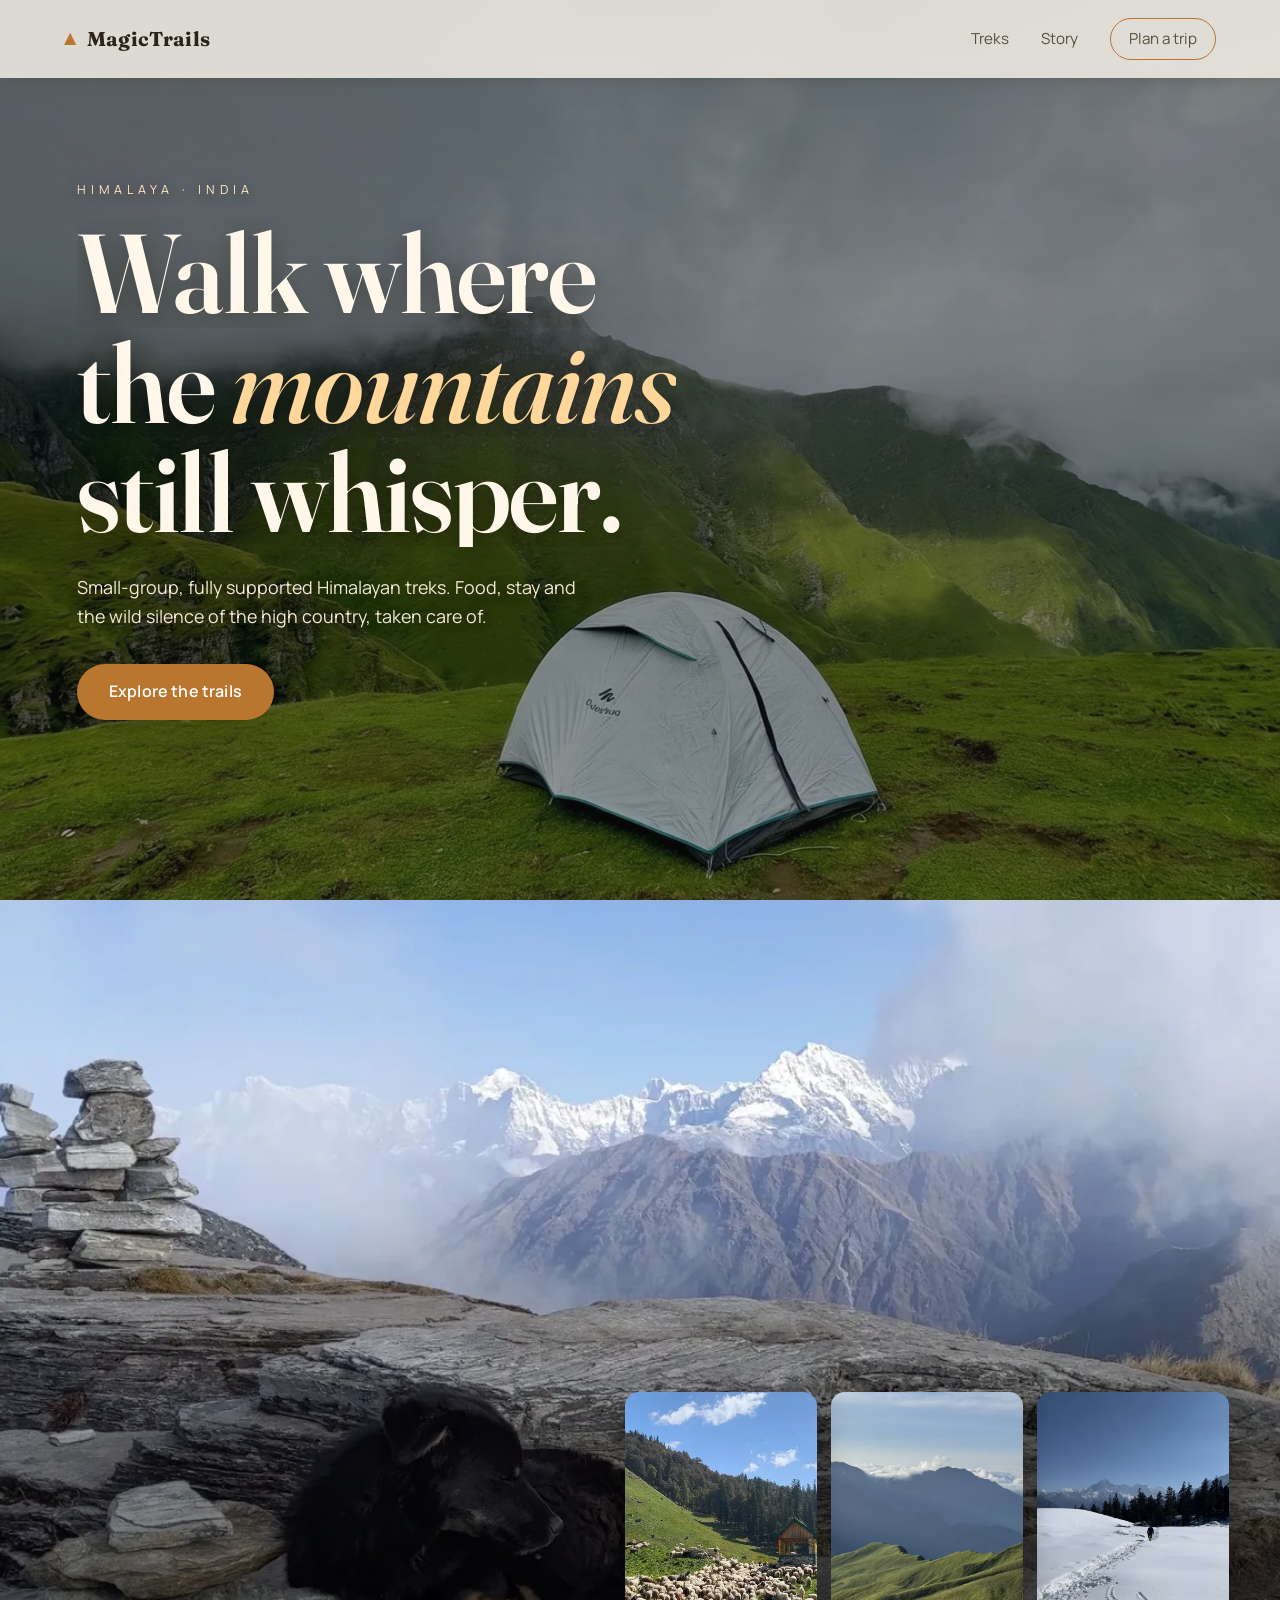
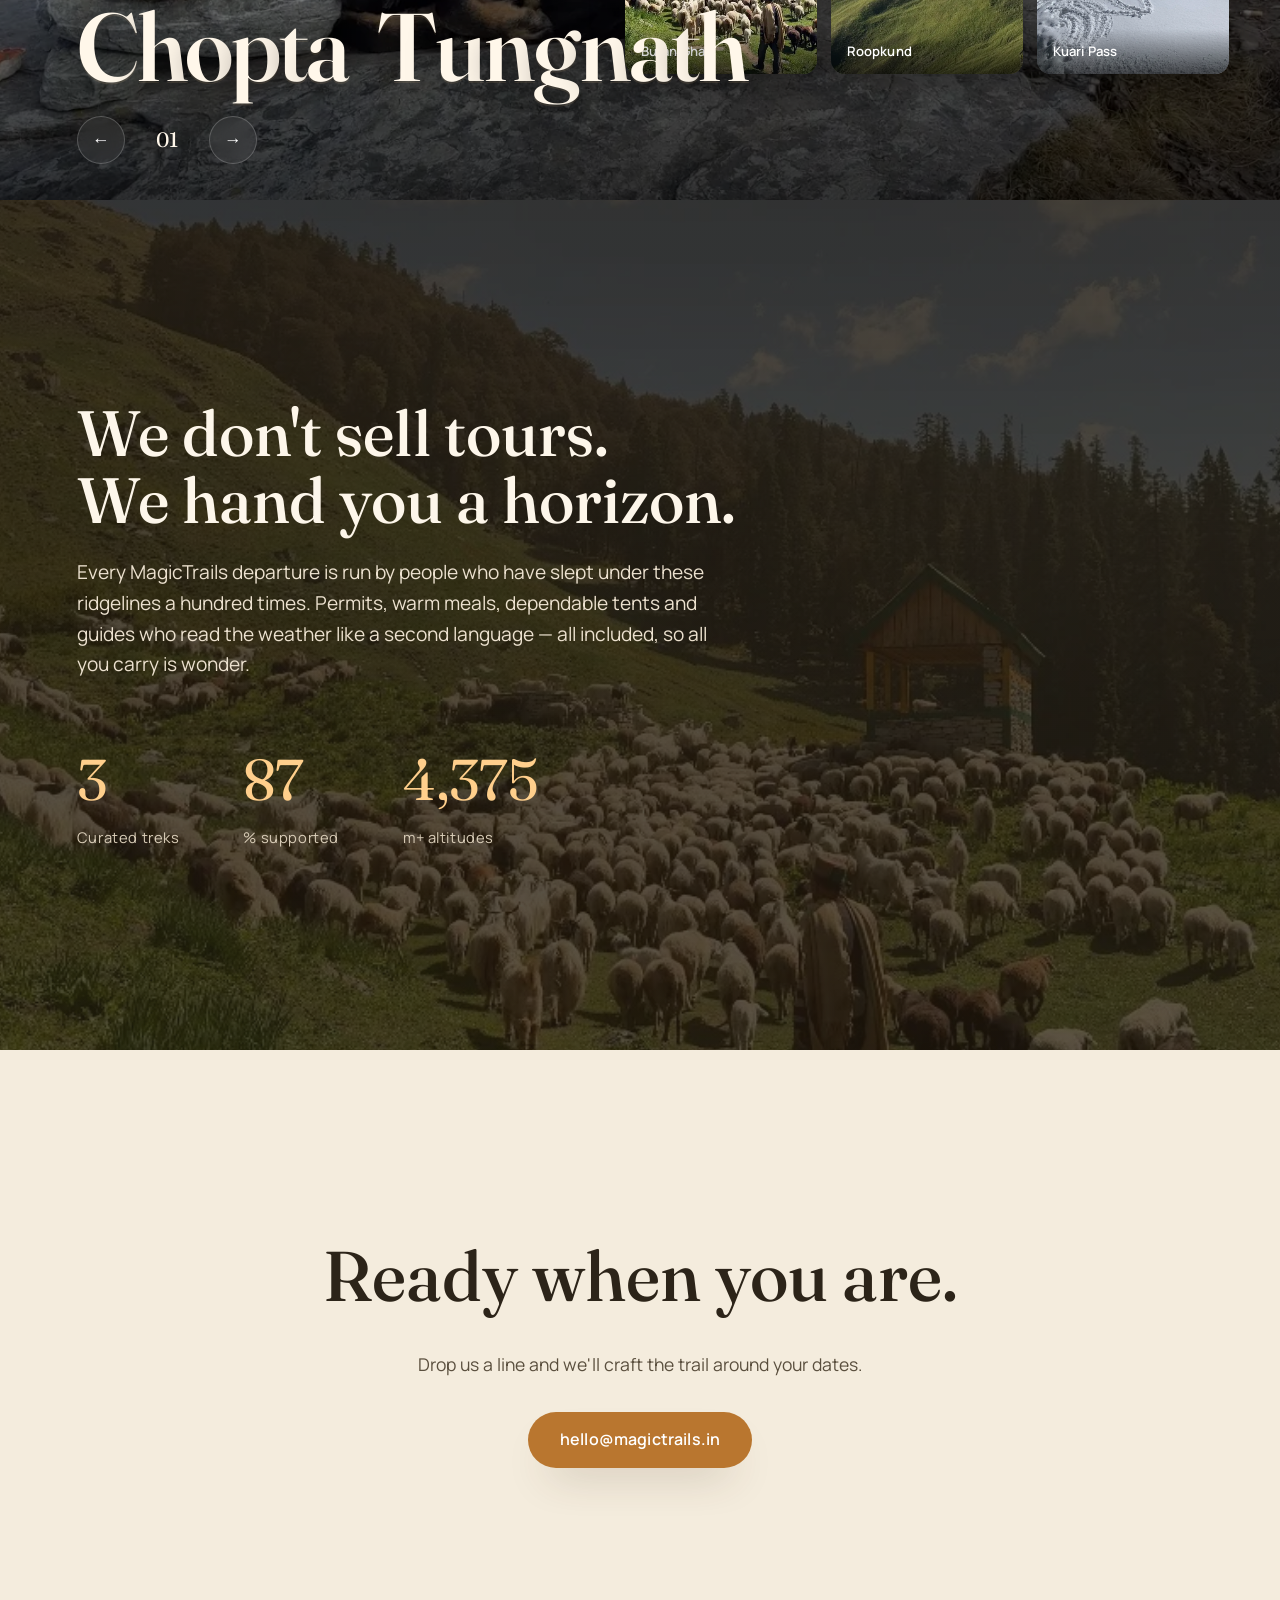
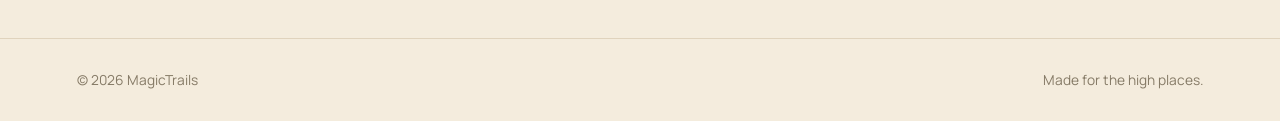
==== commit 15ccc6c9: "feat(trek): the deck walks too, and drop the scroll rule Removes the progress line that grew across " ====
--- a/index.html
+++ b/index.html
@@ -17,7 +17,6 @@
   <noscript><style>.reveal{opacity:1!important;transform:none!important}.hero-title .line>*{transform:none!important}</style></noscript>
 </head>
 <body>
-  <div class="scroll-progress" aria-hidden="true"></div>
 
   <header class="site-header">
     <a href="index.html" class="brand">
--- a/styles.css
+++ b/styles.css
@@ -36,8 +36,6 @@
 em{font-style:italic;color:var(--accent-deep)}
 
 /* ---- scroll progress ---- */
-.scroll-progress{position:fixed;top:0;left:0;height:3px;width:0;background:linear-gradient(90deg,var(--accent),var(--forest));z-index:100}
-
 /* ---- header ---- */
 .site-header{position:fixed;inset:0 0 auto 0;display:flex;align-items:center;justify-content:space-between;padding:18px clamp(20px,5vw,64px);z-index:50;background:rgba(251,246,236,.82);backdrop-filter:blur(12px);box-shadow:var(--shadow-sm);transition:padding .4s var(--ease)}
 .site-header.scrolled{padding:12px clamp(20px,5vw,64px)}
